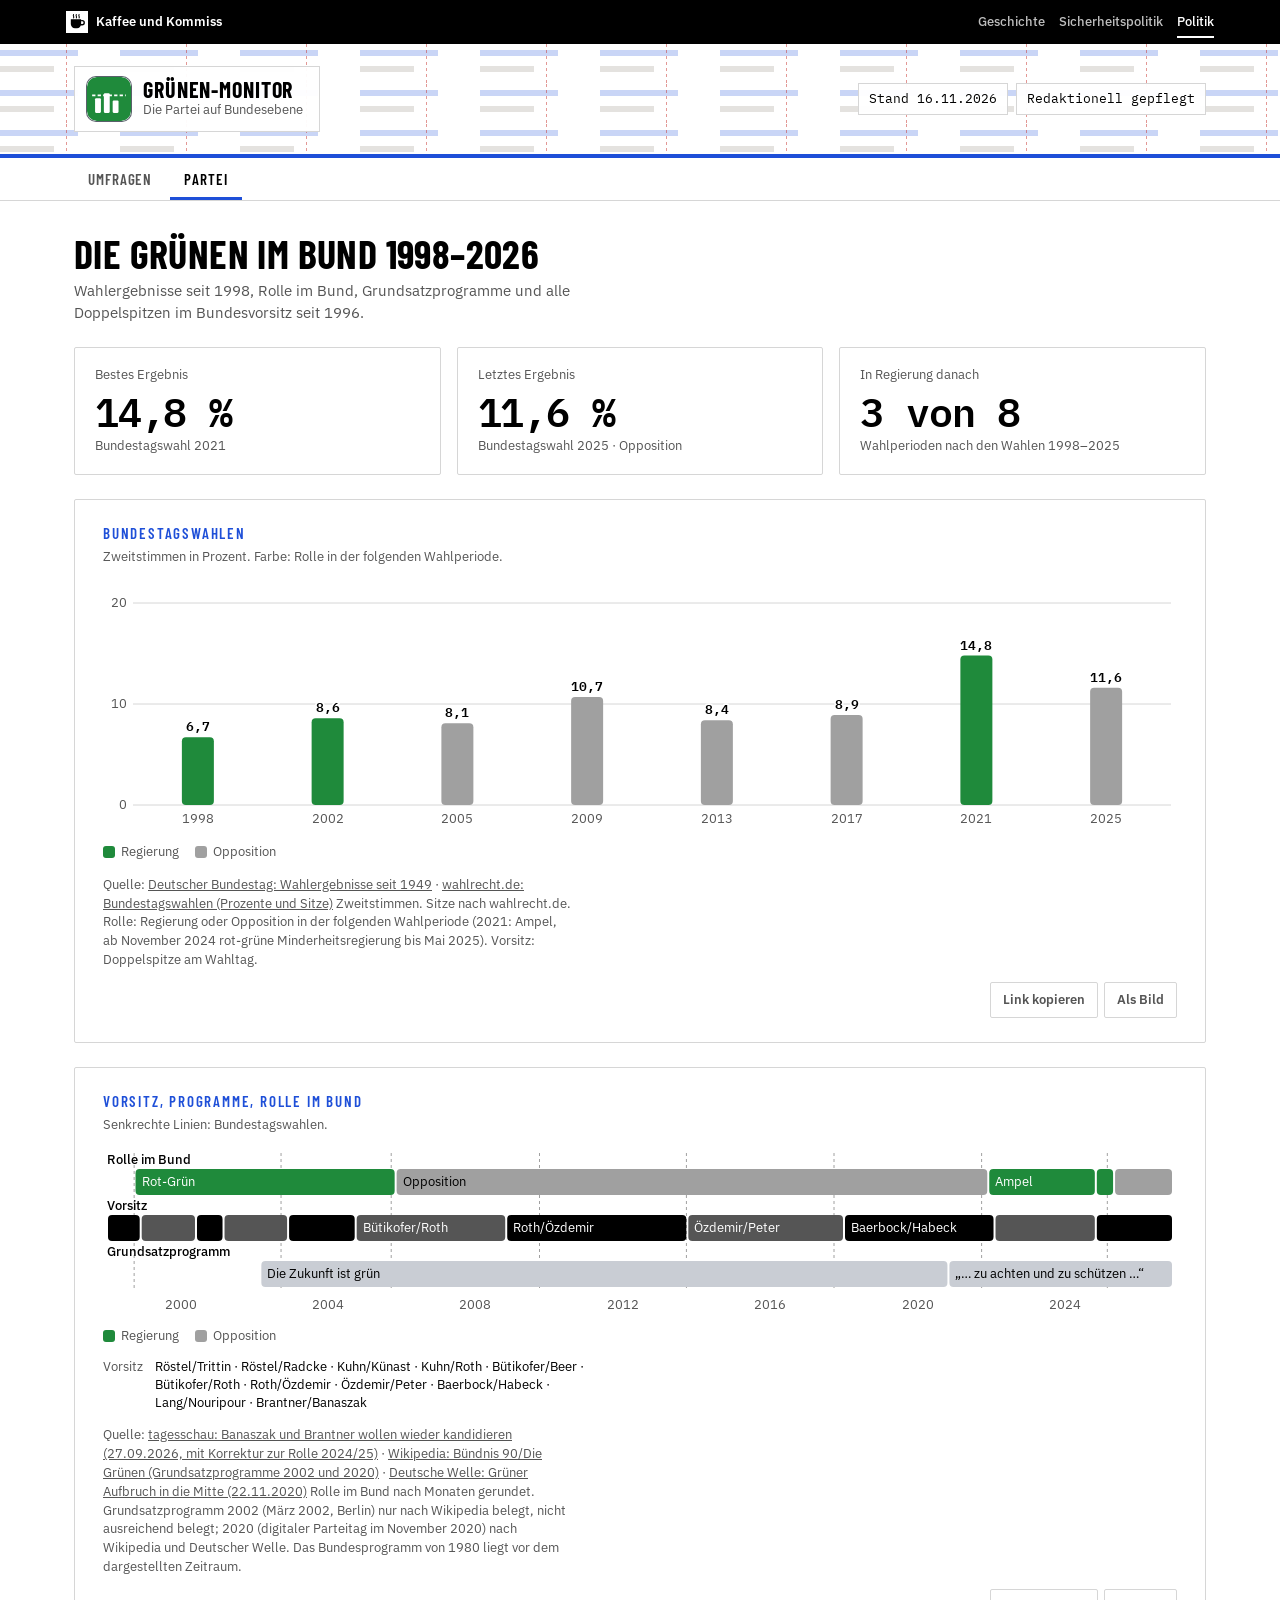
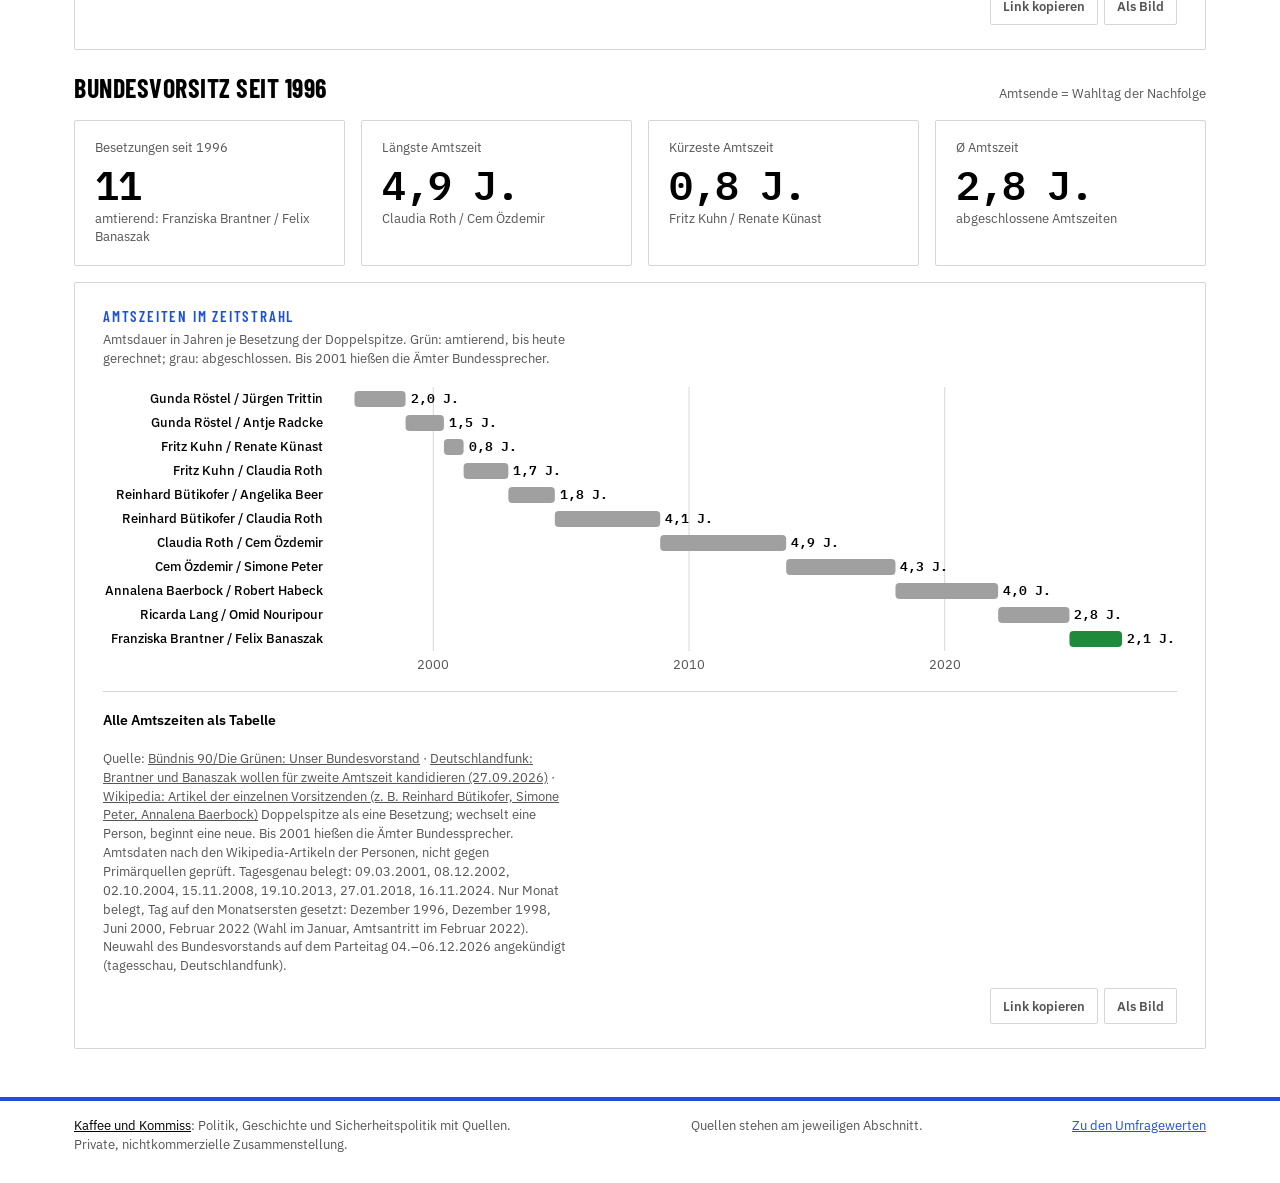
==== partei.html @ b67d6ca9 "Kopfleiste: Geschichte führt zur Geschichte-Übersicht Der Bereichslink „Geschichte“ zeigte noch auf " ====
<!doctype html>
<html lang="de" class="kk-b-poli">
<head>
<meta charset="utf-8">
<meta name="viewport" content="width=device-width, initial-scale=1">
<title>Grünen-Monitor · Partei</title>
<meta name="description" content="Die Grünen auf Bundesebene 1998–2026: Wahlergebnisse, Rolle im Bund, Parteivorsitz und Grundsatzprogramme.">
<link rel="canonical" href="https://kaffeeundkommiss.github.io/gruene-monitor/partei.html">
<!-- Vorschaukarten für Social Media und Blogs. Bilder erzeugt og/make-og.py (Routine, wöchentlich). -->
<meta property="og:type" content="website">
<meta property="og:site_name" content="Grünen-Monitor">
<meta property="og:locale" content="de_DE">
<meta property="og:title" content="Grünen-Monitor · Partei">
<meta property="og:description" content="Die Grünen auf Bundesebene 1998–2026: Wahlergebnisse, Rolle im Bund, Parteivorsitz und Grundsatzprogramme.">
<meta property="og:url" content="https://kaffeeundkommiss.github.io/gruene-monitor/partei.html">
<meta property="og:image" content="https://kaffeeundkommiss.github.io/gruene-monitor/og/partei.png">
<meta property="og:image:width" content="1200">
<meta property="og:image:height" content="630">
<meta property="og:image:alt" content="Balkendiagramm der Bundestagswahlergebnisse der Grünen seit 1998, gefärbt nach Rolle im Bund">
<meta name="twitter:card" content="summary_large_image">
<meta name="twitter:title" content="Grünen-Monitor · Partei">
<meta name="twitter:description" content="Die Grünen auf Bundesebene 1998–2026: Wahlergebnisse, Rolle im Bund, Parteivorsitz und Grundsatzprogramme.">
<meta name="twitter:image" content="https://kaffeeundkommiss.github.io/gruene-monitor/og/partei.png">
<link rel="icon" href="icons/favicon.ico" sizes="32x32">
<link rel="icon" href="icons/favicon.svg" type="image/svg+xml">
<link rel="apple-touch-icon" sizes="180x180" href="icons/apple-touch-icon.png">
<link rel="manifest" href="manifest.webmanifest">
<meta name="theme-color" content="#000000">
<meta name="apple-mobile-web-app-title" content="Grünen-Monitor">
<meta name="apple-mobile-web-app-capable" content="yes">
<link rel="preconnect" href="https://fonts.googleapis.com">
<link rel="preconnect" href="https://fonts.gstatic.com" crossorigin>
<link href="https://fonts.googleapis.com/css2?family=Barlow+Condensed:wght@500;600;700&family=IBM+Plex+Sans:wght@400;500;600;700&family=IBM+Plex+Mono:wght@400;500;600&display=swap" rel="stylesheet">
<link rel="stylesheet" href="basis.css">
<link rel="stylesheet" href="partei.css?v=2">
<link rel="stylesheet" href="bereich.css?v=2">
</head>
<body>
<div class="kk-leiste"><div class="kk-in">
  <a class="kk-haus" href="https://kaffeeundkommiss.github.io/"><img src="kk-tasse.svg" alt="" width="22" height="22"><span>Kaffee und Kommiss</span></a>
  <nav class="kk-bereiche" aria-label="Bereiche"><a href="https://kaffeeundkommiss.github.io/geschichte/">Geschichte</a><a href="https://kaffeeundkommiss.github.io/sicherheitspolitik/"><span class="kk-lang">Sicherheitspolitik</span><span class="kk-kurz">Sicherheit</span></a><a href="https://kaffeeundkommiss.github.io/politik/" aria-current="true">Politik</a></nav>
</div></div>

<header class="top">
  <div class="wrap">
    <div class="marke">
      <img src="icons/icon.svg" width="40" height="40" alt="">
      <div>
        <div class="name">Grünen-Monitor</div>
        <div class="unter">Die Partei auf Bundesebene</div>
      </div>
    </div>
    <div class="badges">
      <span id="stand">Stand wird geladen …</span>
      <span>Redaktionell gepflegt</span>
    </div>
  </div>
</header>
<nav class="seiten" aria-label="Seiten">
  <div class="wrap">
    <a href="index.html">Umfragen</a>
    <a href="partei.html" aria-current="page">Partei</a>
  </div>
</nav>

<main>
  <section class="einleitung">
    <h1>Die Grünen im Bund 1998–2026</h1>
    <p>Wahlergebnisse seit 1998, Rolle im Bund, Grundsatzprogramme und alle Doppelspitzen im Bundesvorsitz seit 1996.</p>
  </section>

  <section class="kennzahlen" id="kennzahlen" aria-label="Kennzahlen"></section>

  <section class="karte diagramm" id="bundestagswahlen" aria-labelledby="wahlen-titel" data-teilen="Bundestagswahlen" data-quelle="Bundeswahlleiterin">
    <h2 id="wahlen-titel">Bundestagswahlen</h2>
    <p class="sub">Zweitstimmen in Prozent. Farbe: Rolle in der folgenden Wahlperiode.</p>
    <div class="chart" id="chart-wahlen"></div>
    <div class="legende" id="legende-wahlen"></div>
    <p class="quelle" data-beleg="wahlen"></p>
  </section>


  <section class="karte diagramm" id="zeitleiste" aria-labelledby="zeit-titel" data-teilen="Vorsitz, Programme, Rolle im Bund" data-quelle="bpb, Bundeswahlleiterin">
    <h2 id="zeit-titel">Vorsitz, Programme, Rolle im Bund</h2>
    <p class="sub">Senkrechte Linien: Bundestagswahlen.</p>
    <div class="chart" id="chart-zeit"></div>
    <div class="legende" id="legende-zeit"></div>
    <dl class="zeit-schluessel" id="schluessel-zeit" hidden></dl>
    <p class="quelle" data-beleg="zeitleiste"></p>
  </section>

  <section class="vorsitz" id="vorsitz" aria-labelledby="vorsitz-titel">
    <div class="kopfzeile">
      <h2 id="vorsitz-titel">Bundesvorsitz seit 1996</h2>
      <span class="hint">Amtsende = Wahltag der Nachfolge</span>
    </div>
    <div class="kennzahlen" id="vorsitz-kennzahlen"></div>
    <div class="karte diagramm" id="vorsitzende" data-teilen="Parteivorsitz" data-quelle="Bündnis 90/Die Grünen, Wikipedia">
      <h2 id="vorsitz-chart-titel">Amtszeiten im Zeitstrahl</h2>
      <p class="sub">Amtsdauer in Jahren je Besetzung der Doppelspitze. Grün: amtierend, bis heute gerechnet; grau: abgeschlossen. Bis 2001 hießen die Ämter Bundessprecher.</p>
      <div class="chart" id="chart-vorsitz"></div>
      <details class="vtab">
        <summary>Alle Amtszeiten als Tabelle</summary>
        <div class="tabelle">
          <table id="tabelle-vorsitz">
            <thead><tr><th class="zahl">Nr.</th><th>Name</th><th>Beginn</th><th>Ende</th><th class="zahl">Jahre</th></tr></thead>
            <tbody></tbody>
          </table>
        </div>
      </details>
      <p class="quelle" data-beleg="vorsitz"></p>
    </div>
  </section>

</main>

<footer>
  <div class="wrap">
    <p class="kk-satz"><a href="https://kaffeeundkommiss.github.io/">Kaffee und Kommiss</a>: Politik, Geschichte und Sicherheitspolitik mit Quellen. Private, nichtkommerzielle Zusammenstellung.</p>
    <span>Quellen stehen am jeweiligen Abschnitt.</span>
    <span><a href="index.html">Zu den Umfragewerten</a></span>
  </div>
</footer>

<!-- ?v= bei jeder Änderung an monitor-utils.js / partei-utils.js hochzählen (Browser-Cache). -->
<script src="monitor-utils.js?v=3"></script>
<script src="partei-utils.js?v=3"></script>
<script src="teilen.js?v=2"></script>
<script src="partei-seite.js?v=3"></script>
</body>
</html>
---- basis.css ----
/* Kaffee und Kommiss: gemeinsames Grundsystem aller Bereiche (Variante B, 08.11.2026).
   Original im Repo kaffeeundkommiss/kaffeeundkommiss.github.io, Kopien in den Bereichs-Repos bitte gleich halten.
   Jeder Bereich setzt nur --kk-akzent, --kk-akzent-hell, --kk-kopf, --kk-muster und --kk-markierung. */
:root{
  --kk-grund:#F3F0E8; --kk-papier:#FFFDF8; --kk-tinte:#23211C; --kk-grau:#625B4E; --kk-linie:#DAD2C2;
  --kk-schild:rgba(255,253,248,.95); --kk-dimm:transparent;
  --kk-leiste:#000000; --kk-leiste-ink:#FFFFFF; --kk-leiste-mute:#BDBDBD;
  --kk-titel:"Barlow Condensed","Arial Narrow",system-ui,sans-serif;
  --kk-text:"IBM Plex Sans",system-ui,-apple-system,"Segoe UI",sans-serif;
  --kk-mono:"IBM Plex Mono",ui-monospace,"SF Mono",Menlo,monospace;
  --kk-max:960px;
  --kk-akzent:#2C281F; --kk-akzent-hell:#EEE6D6; --kk-kopf:#E9E2D3; --kk-muster:none; --kk-markierung:#CBB18C;
}
@media (prefers-color-scheme: dark){
  :root:not([data-theme="light"]){
    --kk-grund:#1D1B16; --kk-papier:#26231C; --kk-tinte:#ECE5D6; --kk-grau:#B3A891; --kk-linie:#3B362B;
    --kk-schild:rgba(38,35,28,.95); --kk-dimm:rgba(20,18,14,.5); --kk-leiste:#000000;
    --kk-akzent:#CBB18C; --kk-akzent-hell:#3A3427; --kk-kopf:#2E2A22;
  }
}
:root[data-theme="dark"]{
  --kk-grund:#1D1B16; --kk-papier:#26231C; --kk-tinte:#ECE5D6; --kk-grau:#B3A891; --kk-linie:#3B362B;
  --kk-schild:rgba(38,35,28,.95); --kk-dimm:rgba(20,18,14,.5); --kk-leiste:#000000;
  --kk-akzent:#CBB18C; --kk-akzent-hell:#3A3427; --kk-kopf:#2E2A22;
}

/* Leiste ganz oben: Rückweg zur Startseite und Wechsel zwischen den Bereichen.
   Seit 10.11.2026 auf allen Seiten fest Schwarz-Weiß (schwarze Tasse auf Weiß), unabhängig von Bereich und Modus. */
.kk-leiste{background:#000;color:#fff;font:500 13px/1.2 var(--kk-text)}
.kk-leiste .kk-in{max-width:var(--kk-max);margin:0 auto;padding:6px max(16px,env(safe-area-inset-right,0px)) 6px max(16px,env(safe-area-inset-left,0px));
  display:flex;align-items:center;justify-content:space-between;gap:12px}
.kk-haus{display:inline-flex;align-items:center;gap:8px;color:inherit;text-decoration:none;font-weight:600;white-space:nowrap;min-height:32px}
.kk-haus img{width:22px;height:22px;flex:none}
.kk-bereiche{display:flex;gap:14px}
.kk-bereiche a{color:#BDBDBD;text-decoration:none;white-space:nowrap;padding:8px 0 6px;border-bottom:2px solid transparent}
.kk-bereiche a:hover{color:#fff}
.kk-bereiche a[aria-current]{color:#fff;border-bottom-color:#fff}
.kk-leiste a:focus-visible{outline:2px solid #fff;outline-offset:2px}
.kk-kurz{display:none}
@media (max-width:520px){ .kk-lang{display:none} .kk-kurz{display:inline} .kk-bereiche{gap:12px} }
@media (max-width:360px){ .kk-haus span{display:none} }

/* Kopfband mit Bereichsmuster und Schild */
.kk-kopf{background:linear-gradient(var(--kk-dimm),var(--kk-dimm)),var(--kk-muster),var(--kk-kopf);border-bottom:4px solid var(--kk-akzent)}
.kk-schild{display:inline-flex;align-items:center;gap:12px;background:var(--kk-schild);padding:10px 16px 10px 12px;border:1px solid var(--kk-linie);color:var(--kk-tinte);text-decoration:none}
.kk-name{font:700 22px/1.05 var(--kk-titel);text-transform:uppercase;letter-spacing:.04em}
.kk-unter{font:400 13px/1.35 var(--kk-text);color:var(--kk-grau)}

/* Fuß */
.kk-fuss{border-top:4px solid var(--kk-akzent);background:var(--kk-papier);color:var(--kk-grau);font:400 13px/1.5 var(--kk-text)}
.kk-fuss .kk-in{max-width:var(--kk-max);margin:0 auto;padding:14px 16px 28px}
.kk-fuss p{margin:4px 0}
.kk-fuss a{color:var(--kk-tinte)}

/* Bereiche: Akzentfarbe, Kopfmuster, Markierung in der Leiste. Klasse am <html>-Element. */
.kk-b-gesch{--kk-akzent:#AD281D;--kk-akzent-hell:#F3DEDA;--kk-kopf:#E4E6E0;--kk-markierung:#E4533F;--kk-muster:url("data:image/svg+xml,%3Csvg xmlns='http://www.w3.org/2000/svg' width='48' height='48'%3E%3Cpath d='M0 .5H48M.5 0V48' stroke='%23AD281D' stroke-opacity='.25'/%3E%3Cpath d='M0 24.5H48M24.5 0V48' stroke='%23787060' stroke-opacity='.14'/%3E%3C/svg%3E")}
.kk-b-sipo{--kk-akzent:#4C5233;--kk-akzent-hell:#E4E5D6;--kk-kopf:#CBB18C;--kk-markierung:#A4AE7A;--kk-muster:url("tarn.svg")}
.kk-b-poli{--kk-akzent:#1E4FD8;--kk-akzent-hell:#E3EAFB;--kk-kopf:#ECEEF3;--kk-markierung:#7C9BF0;--kk-muster:url("data:image/svg+xml,%3Csvg xmlns='http://www.w3.org/2000/svg' width='120' height='40'%3E%3Crect y='6' width='78' height='6' fill='%231E4FD8' fill-opacity='.24'/%3E%3Crect y='22' width='54' height='6' fill='%23787060' fill-opacity='.2'/%3E%3Cpath d='M66.5 0V40' stroke='%23C8322B' stroke-opacity='.5' stroke-dasharray='3 3'/%3E%3C/svg%3E")}
@media (prefers-color-scheme: dark){
  :root.kk-b-gesch:not([data-theme="light"]),:root:not([data-theme="light"]) .kk-b-gesch{--kk-akzent:#E4533F;--kk-akzent-hell:#3D2420;--kk-kopf:#24221D;--kk-markierung:#E4533F}
  :root.kk-b-sipo:not([data-theme="light"]),:root:not([data-theme="light"]) .kk-b-sipo{--kk-akzent:#A4AE7A;--kk-akzent-hell:#2F3324;--kk-kopf:#CBB18C;--kk-markierung:#A4AE7A}
  :root.kk-b-poli:not([data-theme="light"]),:root:not([data-theme="light"]) .kk-b-poli{--kk-akzent:#7C9BF0;--kk-akzent-hell:#1F2740;--kk-kopf:#22242A;--kk-markierung:#7C9BF0}
}
:root[data-theme="dark"].kk-b-gesch,:root[data-theme="dark"] .kk-b-gesch{--kk-akzent:#E4533F;--kk-akzent-hell:#3D2420;--kk-kopf:#24221D;--kk-markierung:#E4533F}
:root[data-theme="dark"].kk-b-sipo,:root[data-theme="dark"] .kk-b-sipo{--kk-akzent:#A4AE7A;--kk-akzent-hell:#2F3324;--kk-kopf:#CBB18C;--kk-markierung:#A4AE7A}
:root[data-theme="dark"].kk-b-poli,:root[data-theme="dark"] .kk-b-poli{--kk-akzent:#7C9BF0;--kk-akzent-hell:#1F2740;--kk-kopf:#22242A;--kk-markierung:#7C9BF0}

/* Lesefluss: Zeilenlänge für Fließtext begrenzen. 36em ergibt etwa 70–75 Zeichen je Zeile (Startwert).
   :where() hat keine Spezifität, seiteneigene max-width-Regeln gehen daher immer vor. */
:where(p,dd){max-width:36em}
:where(.srcs,.srclist)>li{max-width:40em}
/* Kurze Übergänge für Links und Schaltflächen, abgeschaltet bei „Bewegung reduzieren“ */
:where(a,button,summary){transition:color .15s ease,background-color .15s ease,border-color .15s ease,text-decoration-color .15s ease,opacity .15s ease}
@media (prefers-reduced-motion:reduce){:where(a,button,summary){transition:none}}
---- partei.css ----
/* Gestaltung von partei.html. */
  /* Farben und Schrift wie index.html. Rollen: Regierung = --partei, Opposition = --opp,
     nicht im Bundestag = --huerde. */
  :root{
    --bg:#F5F6F2; --paper:#FFFFFF; --ink:#171A21; --mute:#5E6470; --line:#E3E5DE;
    --rail:#EEF0EA; --hair:#F0F1EC;
    --ueber:#1E4FD8; --partei:#1F8A3B; --huerde:#7A1E14; --opp:#A0A0A0;
    --body:"IBM Plex Sans",system-ui,sans-serif;
    --mono:"IBM Plex Mono",ui-monospace,monospace;
    --max:1180px; --r:14px;
  }
  *{box-sizing:border-box}
  html{-webkit-text-size-adjust:100%}
  body{margin:0;background:var(--bg);color:var(--ink);font-family:var(--body);font-size:15px;line-height:1.45}
  a{color:var(--ueber)} a:hover{color:#163BA3}
  .wrap{max-width:var(--max);margin:0 auto;padding:0 24px}
  h2{margin:0;font-size:22px;font-weight:700;letter-spacing:-.01em}

  /* ---------- Kopf (wie index.html) ---------- */
  header.top{background:var(--ink);color:#F5F6F2}
  header.top .wrap{display:flex;flex-wrap:wrap;align-items:center;justify-content:space-between;gap:16px;padding-top:18px;padding-bottom:18px}
  .marke{display:flex;align-items:center;gap:14px}
  .marke img{width:40px;height:40px;display:block;border-radius:9px;box-shadow:0 0 0 1px #5A606B}
  .marke .name{font-weight:700;font-size:20px;letter-spacing:-.01em}
  .marke .unter{font-size:13px;color:#B9BDC6}
  .badges{display:flex;flex-wrap:wrap;gap:8px;font-family:var(--mono);font-size:13px}
  .badges span{padding:6px 10px;border:1px solid #3A3F4B;border-radius:6px;white-space:nowrap}
  nav.seiten{background:var(--ink);border-top:1px solid #2A2E38}
  nav.seiten .wrap{display:flex;gap:4px}
  nav.seiten a{color:#B9BDC6;text-decoration:none;font-weight:600;font-size:14px;padding:12px 14px;border-bottom:3px solid transparent}
  nav.seiten a:hover{color:#F5F6F2}
  nav.seiten a[aria-current="page"]{color:#F5F6F2;border-bottom-color:#F5F6F2}
  nav.seiten a:focus-visible{outline:2px solid #F5F6F2;outline-offset:-2px}

  main{max-width:var(--max);margin:0 auto;padding:32px 24px 8px;display:flex;flex-direction:column;gap:24px}
  .karte{background:var(--paper);border:1px solid var(--line);border-radius:var(--r)}
  .einleitung h1{margin:0;font-size:28px;font-weight:700;letter-spacing:-.015em}
  .einleitung p{margin:6px 0 0;color:var(--mute);max-width:36em}

  .kennzahlen{display:grid;grid-template-columns:repeat(auto-fit,minmax(200px,1fr));gap:16px}
  .kennzahlen .karte{padding:18px 20px}
  .kennzahlen .lbl{font-size:13px;color:var(--mute)}
  .kennzahlen .num{font-family:var(--mono);font-weight:600;font-size:40px;letter-spacing:-.03em;line-height:1.1;margin-top:4px}
  .kennzahlen .num.rot{color:var(--huerde)}
  .kennzahlen .sub{font-size:13px;color:var(--mute);margin-top:4px}

  .diagramm{padding:24px 28px;min-width:0}
  .diagramm h2{font-size:15px;font-weight:600;text-transform:uppercase;letter-spacing:.06em;color:var(--mute)}
  .diagramm .sub{margin:6px 0 14px;font-size:13px;color:var(--mute);max-width:36em}
  .chart{position:relative;min-height:240px}
  .chart svg{display:block;width:100%;height:auto;overflow:visible}
  .chart text{font-family:var(--body);font-size:13px;fill:var(--mute)}
  .chart text.stark{fill:var(--ink);font-weight:500}
  .chart text.wert{font-family:var(--mono);font-weight:600;fill:var(--ink)}
  /* Werte über Linien freistellen, wie .fv-frei auf der Umfrageseite */
  .chart text.frei{paint-order:stroke fill;stroke:var(--paper);stroke-width:3.5px;stroke-linejoin:round}
  .legende{display:flex;flex-wrap:wrap;gap:6px 16px;margin-top:12px;font-size:13px;color:var(--mute)}
  .legende span{display:inline-flex;align-items:center;gap:6px}
  .legende i{width:12px;height:12px;border-radius:3px;display:inline-block}

  #chart-zeit{min-height:0}
  /* Schlüssel unter der Zeitleiste: nennt, was in zu schmalen Balken nicht beschriftet ist */
  .zeit-schluessel{margin:12px 0 0;display:grid;grid-template-columns:auto 1fr;gap:4px 12px;font-size:13px;line-height:1.4}
  .zeit-schluessel dt{color:var(--mute)}
  .zeit-schluessel dd{margin:0}

  .tip{position:absolute;pointer-events:none;display:none;z-index:2;max-width:280px;
    background:var(--paper);border:1px solid var(--line);border-radius:8px;
    padding:8px 10px;font-size:13px;line-height:1.45;box-shadow:0 4px 14px rgba(23,26,33,.16)}
  .tip .k{font-family:var(--mono);color:var(--mute);margin-bottom:2px}
  .tip .m{font-weight:600}

  .kopfzeile{display:flex;justify-content:space-between;align-items:baseline;flex-wrap:wrap;gap:8px}
  .kopfzeile .hint{font-size:13px;color:var(--mute)}
  .vorsitz{display:flex;flex-direction:column;gap:16px}
  details.vtab{margin-top:16px;border-top:1px solid var(--line);padding-top:12px}
  details.vtab>summary{cursor:pointer;font-size:14px;font-weight:600;min-height:32px;display:flex;align-items:center}
  details.vtab>summary:focus-visible{outline:2px solid var(--ueber);outline-offset:2px}
  .tabelle{overflow-x:auto;margin-top:8px}
  .tabelle table{width:100%;border-collapse:collapse;font-size:14px;min-width:420px}
  .tabelle th{text-align:left;padding:8px 12px;font-size:13px;font-weight:600;text-transform:uppercase;letter-spacing:.05em;color:var(--mute)}
  .tabelle td{padding:8px 12px;border-top:1px solid var(--hair)}
  .tabelle td.zahl,.tabelle th.zahl{text-align:right;font-family:var(--mono)}
  .tabelle td.datum{font-family:var(--mono);color:var(--mute)}
  .tabelle tr.laufend td{font-weight:600}
  .quelle{margin:14px 0 0;font-size:13px;color:var(--mute)}
  .quelle a{color:var(--mute)}
  .fehler{padding:20px;font-size:14px;color:#8A1C12;background:#FDECEA;border-radius:var(--r)}

  footer{margin-top:40px}
  footer .wrap{border-top:1px solid var(--line);padding:20px 0 48px;display:flex;flex-wrap:wrap;justify-content:space-between;gap:12px;font-size:13px;color:var(--mute)}

  @media(max-width:599px){
    .wrap,main{padding-left:16px;padding-right:16px}
    main{padding-top:20px}
    .einleitung h1{font-size:24px}
    .diagramm{padding:18px 16px}
    .kennzahlen{grid-template-columns:repeat(2,minmax(0,1fr));gap:10px}
    .kennzahlen .karte{padding:14px}
    .kennzahlen .num{font-size:26px}
    .zeit-schluessel{grid-template-columns:1fr;gap:0}
    .zeit-schluessel dd{margin-bottom:8px}
  }
---- bereich.css ----
/* Bereichsnote Politik im Grundsystem Kaffee und Kommiss (basis.css): Blau, Umfragebalken im Kopfband, gelbes Signet.
   Schwarz, Weiß und neutrale Grautöne ohne Farbstich (17.11.2026); Farbe tragen nur Daten, Akzent und Signet.
   Überschreibt Grundfarben, Kopf, Navigation, Fuß und Ecken von index.html und partei.html.
   Die Seite hat keinen Dunkelmodus, deshalb bleibt auch das Grundsystem hell. */
:root.kk-b-poli { --kk-max: 1180px;
  --bg: #FFFFFF; --paper: #FFFFFF; --ink: #000000; --mute: #555555; --line: #D6D6D6; --rail: #ECECEC; --hair: #EEEEEE;
  --keine-bg: #EEEEEE; --keine-fg: #555555; --r: 2px;
  /* weiß wie Startseite und Politik-Übersicht (10.11.2026) */
  --kk-grund: #FFFFFF; --kk-papier: #FFFFFF; --kk-tinte: #000000; --kk-grau: #555555; --kk-linie: #D6D6D6;
  --kk-schild: rgba(255,255,255,.96); --kk-kopf: #FFFFFF }
@media (prefers-color-scheme: dark) { :root.kk-b-poli:not([data-theme="light"]) {
  --kk-grund: #FFFFFF; --kk-papier: #FFFFFF; --kk-tinte: #000000; --kk-grau: #555555; --kk-linie: #D6D6D6;
  --kk-schild: rgba(255,255,255,.96); --kk-dimm: transparent; --kk-leiste: #000000;
  --kk-akzent: #1E4FD8; --kk-akzent-hell: #E3EAFB; --kk-kopf: #FFFFFF; --kk-markierung: #7C9BF0; color-scheme: light } }

/* Kopf: Kopfband mit Umfragebalken statt dunklem Balken */
.kk-b-poli header.top { background: linear-gradient(var(--kk-dimm), var(--kk-dimm)), var(--kk-muster), var(--kk-kopf);
  color: var(--kk-tinte); border-bottom: 4px solid var(--kk-akzent) }
.kk-b-poli header.top .wrap { padding-top: 22px; padding-bottom: 22px }
.kk-b-poli .marke { background: var(--kk-schild); border: 1px solid var(--kk-linie); padding: 10px 16px 10px 12px; gap: 12px }
.kk-b-poli .marke img { width: 44px; height: 44px }
.kk-b-poli .marke .name { font: 700 22px/1.05 var(--kk-titel); text-transform: uppercase; letter-spacing: .04em }
.kk-b-poli .marke .unter { color: var(--kk-grau) }
.kk-b-poli .badges span { background: var(--kk-schild); border-color: var(--kk-linie); border-radius: 0 }
.kk-b-poli .badge-knopf { background: var(--kk-schild); border-color: var(--kk-akzent); color: var(--kk-akzent); border-radius: 0 }
.kk-b-poli .badge-knopf:hover { background: var(--kk-akzent); color: #fff }

/* Seitennavigation wie in den anderen Bereichen: helle Leiste, Versalien, Akzentstrich */
.kk-b-poli nav.seiten { background: var(--paper); border-top: 0; border-bottom: 1px solid var(--line) }
.kk-b-poli nav.seiten a { color: var(--mute); font: 600 15px/1.2 var(--kk-titel); text-transform: uppercase; letter-spacing: .06em; padding: 12px 14px 9px }
.kk-b-poli nav.seiten a:hover { color: var(--ink) }
.kk-b-poli nav.seiten a[aria-current="page"] { color: var(--ink); border-bottom-color: var(--kk-akzent) }
.kk-b-poli nav.seiten a:focus-visible { outline-color: var(--kk-akzent) }

/* Überschriften in der Titelschrift */
.kk-b-poli main h2 { font: 700 26px/1.1 var(--kk-titel); text-transform: uppercase; letter-spacing: .02em }
.kk-b-poli .einleitung h1 { font: 700 clamp(30px, 5vw, 40px)/1.02 var(--kk-titel); text-transform: uppercase; letter-spacing: .01em }
.kk-b-poli .ueberschrift, .kk-b-poli .diagramm h2 { font: 600 15px/1.2 var(--kk-titel); letter-spacing: .12em; text-transform: uppercase; color: var(--kk-akzent) }

/* Eckige Formen wie im Grundsystem */
.kk-b-poli .karte, .kk-b-poli .kennzahlen > div, .kk-b-poli .chip, .kk-b-poli .momentaufnahme,
.kk-b-poli details.insts > summary, .kk-b-poli button, .kk-b-poli .kachel { border-radius: 2px }

/* Fuß: gemeinsamer Abschluss mit Akzentlinie */
.kk-b-poli footer { margin-top: 40px; background: var(--paper); border-top: 4px solid var(--kk-akzent) }
.kk-b-poli footer .wrap { border-top: 0; padding: 16px 24px 28px }
.kk-b-poli footer .kk-satz { flex-basis: 100%; margin: 0; color: var(--mute) }
.kk-b-poli footer .kk-satz a { color: var(--ink) }
@media (max-width: 599px) { .kk-b-poli footer .wrap { padding-left: 16px; padding-right: 16px } }
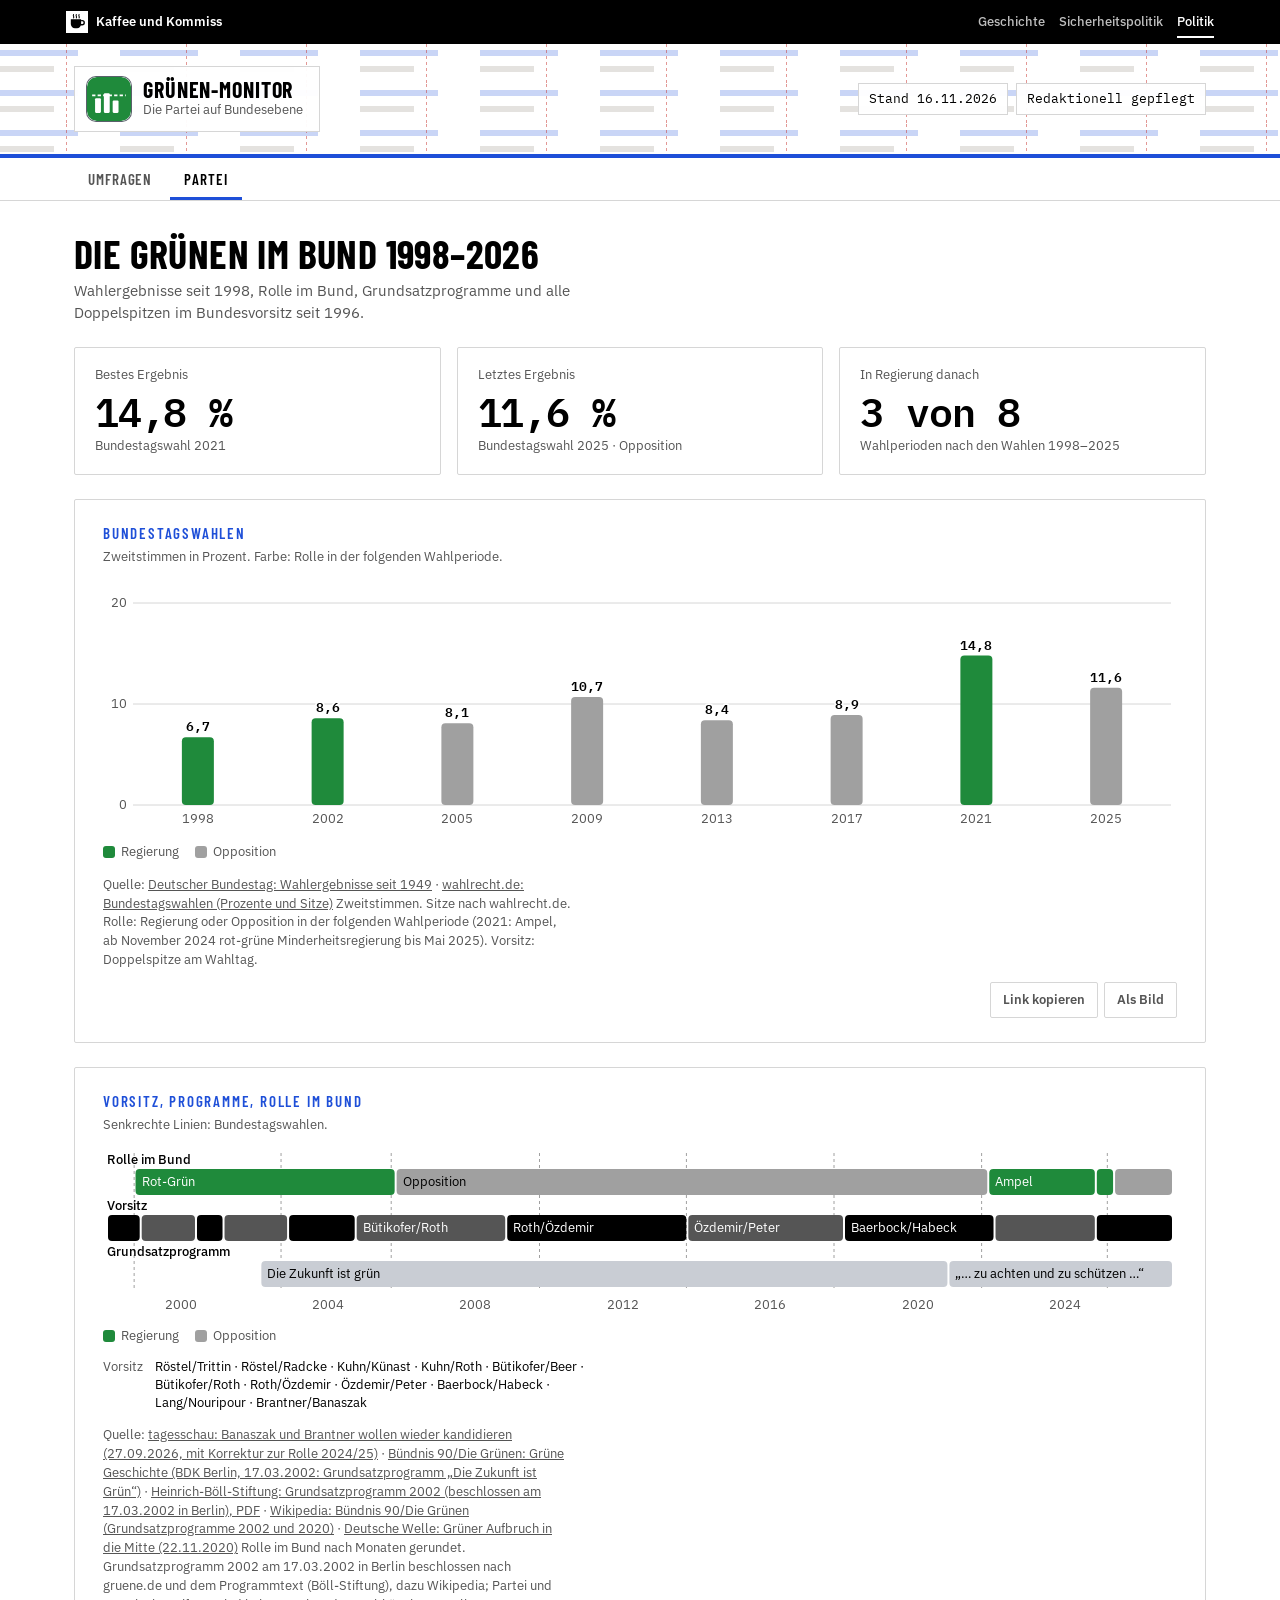
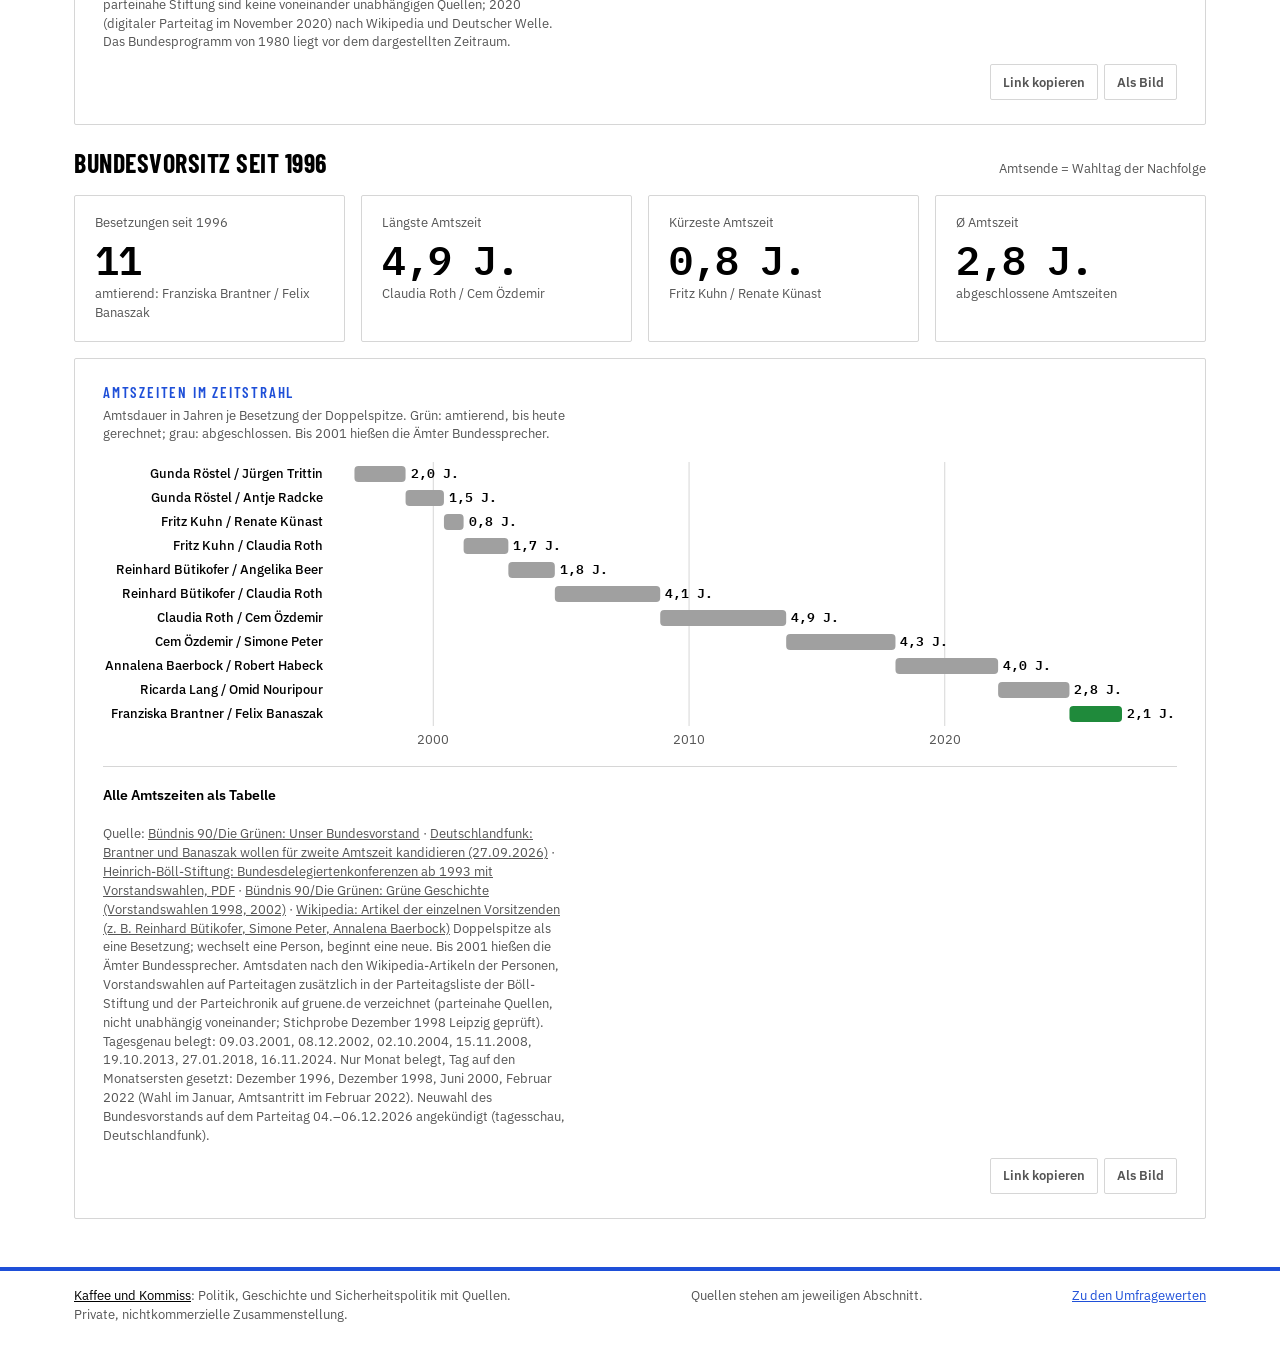
==== commit e5784b87: "Grundsatzprogramm 2002 und Vorsitz mit Parteiquellen belegt Co-Authored-By: Claude Opus 5.5 <noreply" ====
--- a/partei.html
+++ b/partei.html
@@ -95,7 +95,7 @@
       <span class="hint">Amtsende = Wahltag der Nachfolge</span>
     </div>
     <div class="kennzahlen" id="vorsitz-kennzahlen"></div>
-    <div class="karte diagramm" id="vorsitzende" data-teilen="Parteivorsitz" data-quelle="Bündnis 90/Die Grünen, Wikipedia">
+    <div class="karte diagramm" id="vorsitzende" data-teilen="Parteivorsitz" data-quelle="Bündnis 90/Die Grünen, Heinrich-Böll-Stiftung, Wikipedia">
       <h2 id="vorsitz-chart-titel">Amtszeiten im Zeitstrahl</h2>
       <p class="sub">Amtsdauer in Jahren je Besetzung der Doppelspitze. Grün: amtierend, bis heute gerechnet; grau: abgeschlossen. Bis 2001 hießen die Ämter Bundessprecher.</p>
       <div class="chart" id="chart-vorsitz"></div>
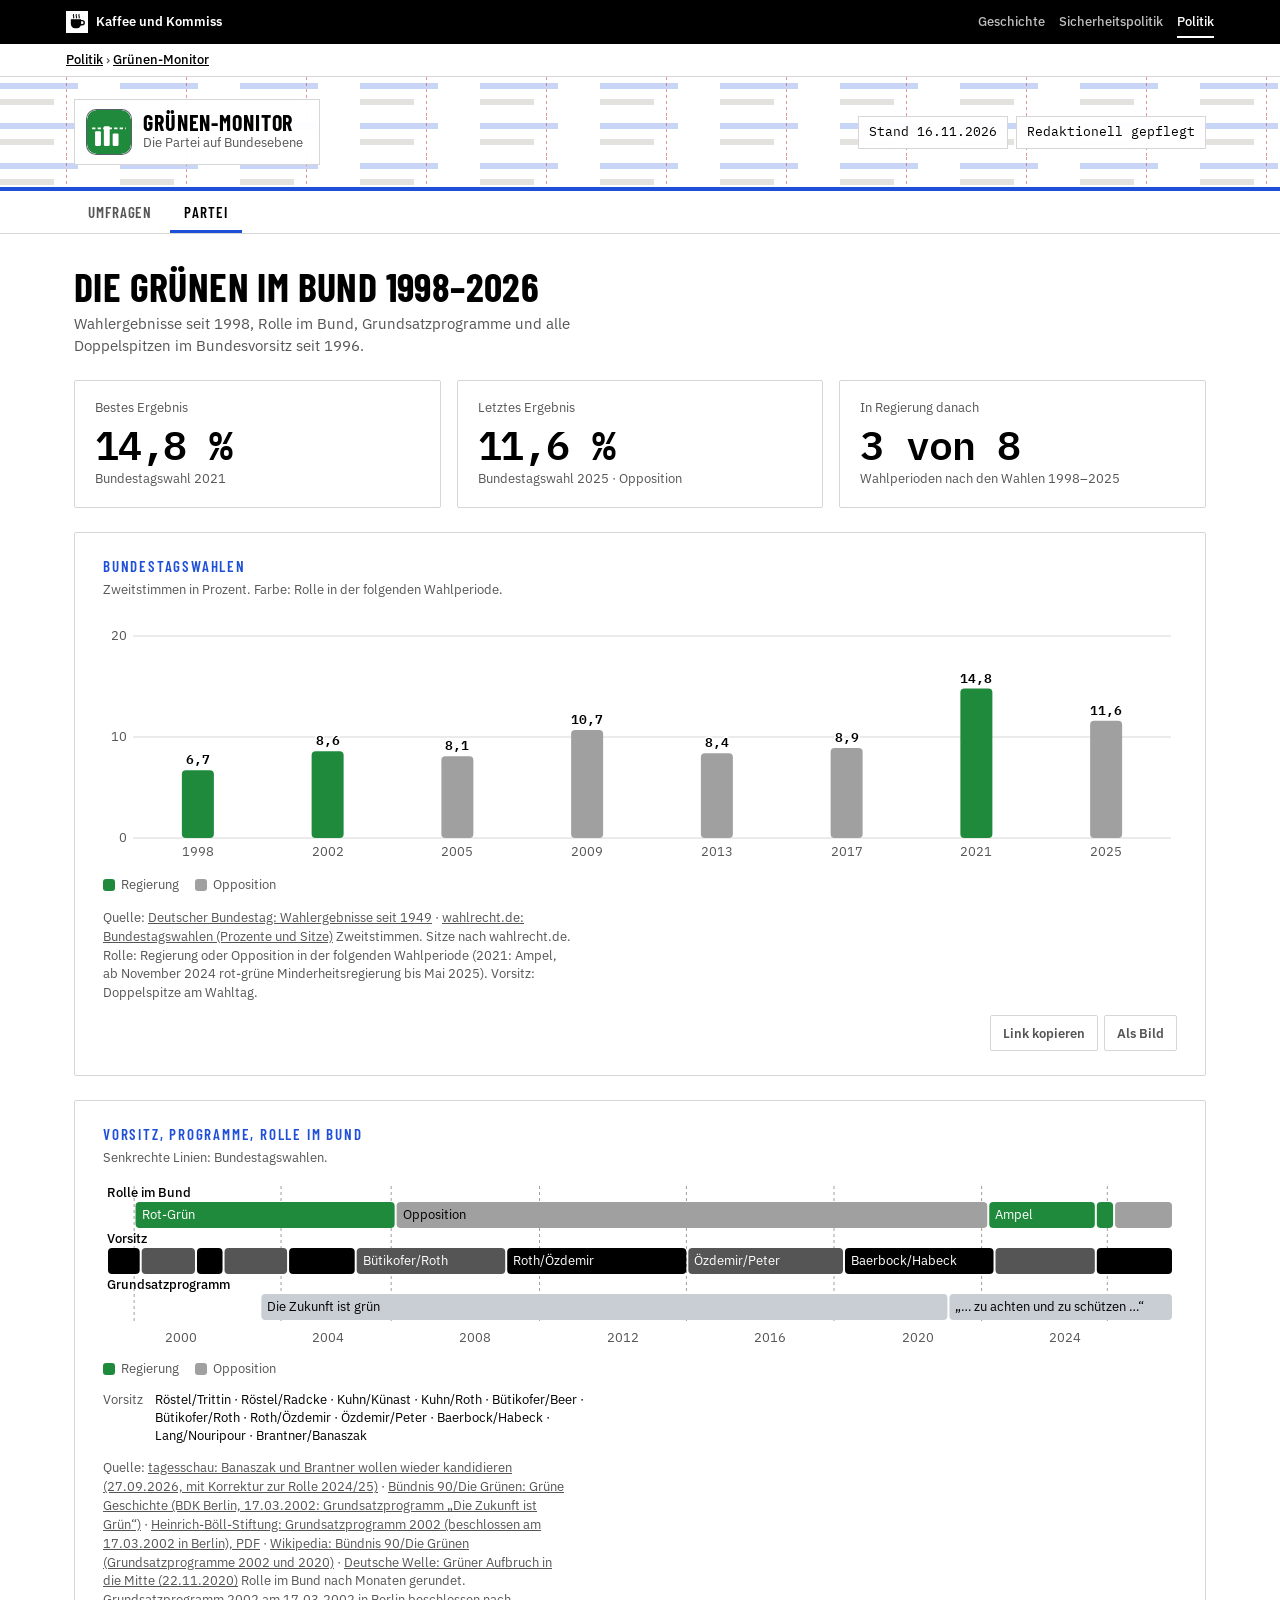
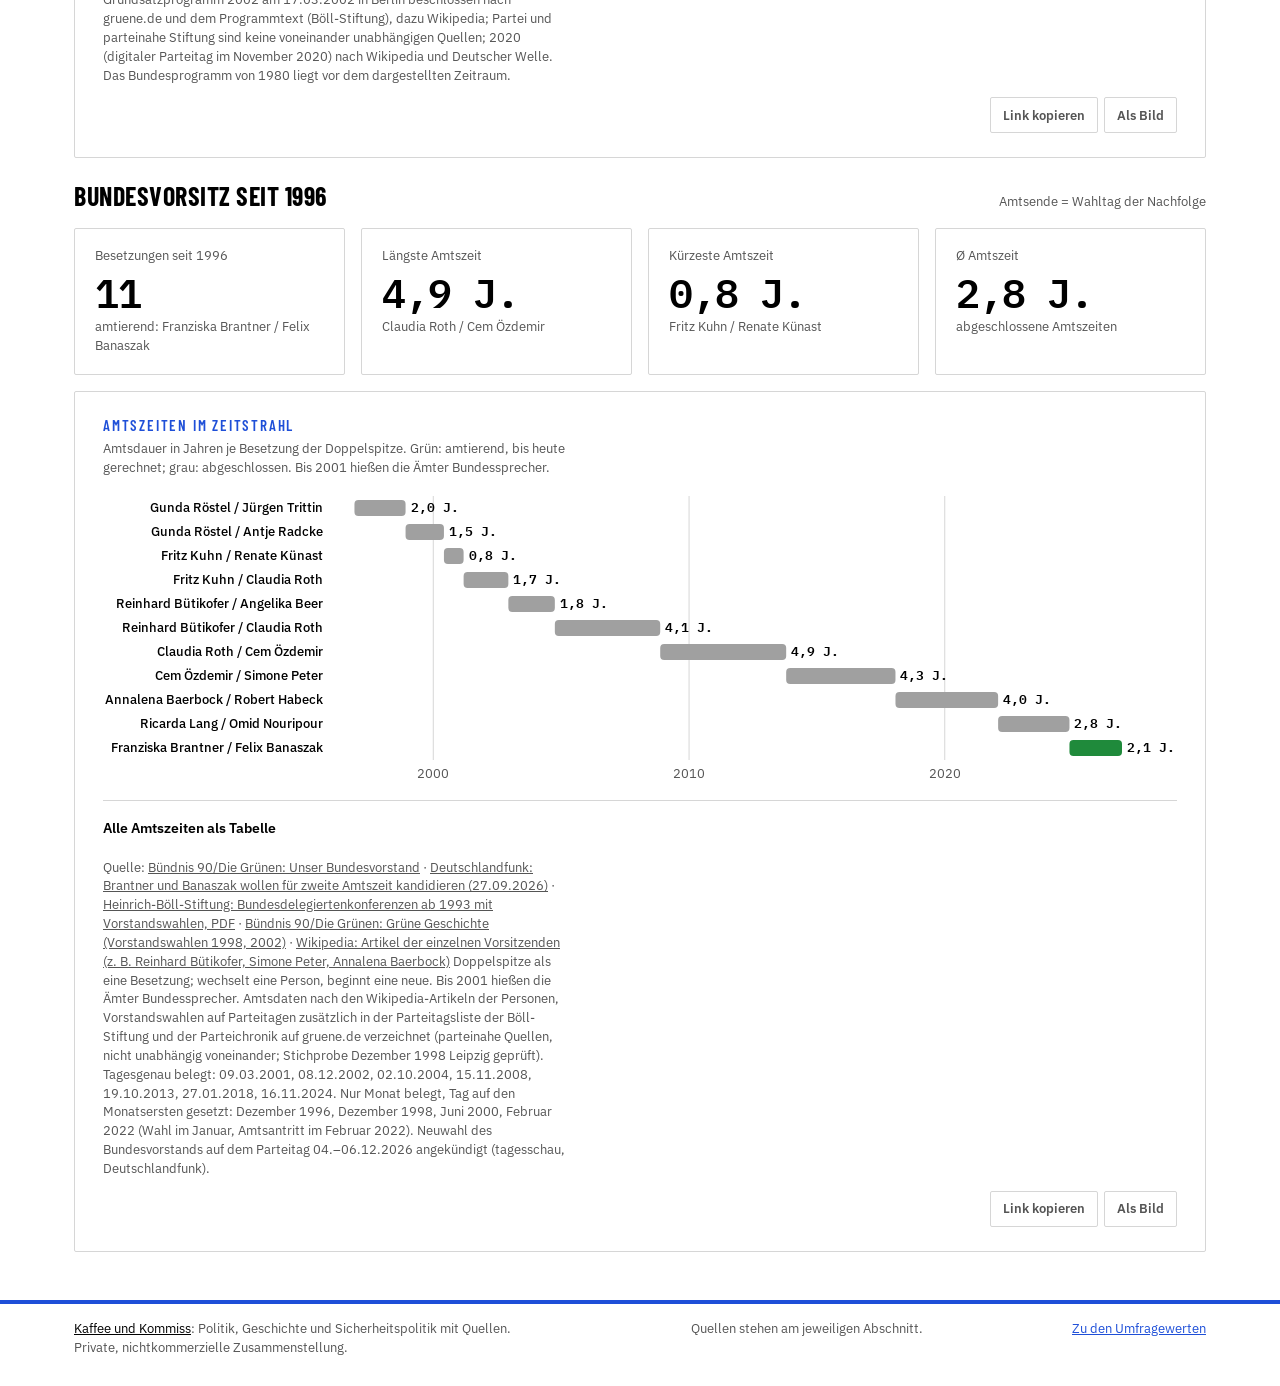
==== commit c6f44295: "Layoutprüfung: Barrierefreiheit und einheitlicher Seitenaufbau Co-Authored-By: Claude Opus 5.5 <nore" ====
--- a/partei.html
+++ b/partei.html
@@ -41,6 +41,7 @@
   <nav class="kk-bereiche" aria-label="Bereiche"><a href="https://kaffeeundkommiss.github.io/geschichte/">Geschichte</a><a href="https://kaffeeundkommiss.github.io/sicherheitspolitik/"><span class="kk-lang">Sicherheitspolitik</span><span class="kk-kurz">Sicherheit</span></a><a href="https://kaffeeundkommiss.github.io/politik/" aria-current="true">Politik</a></nav>
 </div></div>
 
+<nav class="kk-pfad" aria-label="Pfad"><div class="kk-in"><a href="https://kaffeeundkommiss.github.io/politik/">Politik</a> › <a href="index.html">Grünen-Monitor</a></div></nav>
 <header class="top">
   <div class="wrap">
     <div class="marke">
--- a/basis.css
+++ b/basis.css
@@ -72,3 +72,9 @@
 /* Kurze Übergänge für Links und Schaltflächen, abgeschaltet bei „Bewegung reduzieren“ */
 :where(a,button,summary){transition:color .15s ease,background-color .15s ease,border-color .15s ease,text-decoration-color .15s ease,opacity .15s ease}
 @media (prefers-reduced-motion:reduce){:where(a,button,summary){transition:none}}
+
+/* Pfad zur Themenübersicht unter der Leiste */
+.kk-pfad{background:var(--kk-papier);border-bottom:1px solid var(--kk-linie);font:500 13px/1.4 var(--kk-text);color:var(--kk-grau)}
+.kk-pfad .kk-in{max-width:var(--kk-max);margin:0 auto;padding:7px max(16px,env(safe-area-inset-right,0px)) 7px max(16px,env(safe-area-inset-left,0px))}
+.kk-pfad a{color:var(--kk-tinte)}
+.kk-pfad [aria-current]{color:var(--kk-grau)}
--- a/bereich.css
+++ b/bereich.css
@@ -47,3 +47,6 @@
 .kk-b-poli footer .kk-satz { flex-basis: 100%; margin: 0; color: var(--mute) }
 .kk-b-poli footer .kk-satz a { color: var(--ink) }
 @media (max-width: 599px) { .kk-b-poli footer .wrap { padding-left: 16px; padding-right: 16px } }
+
+/* Monitorname ist auf der Umfrageseite die Hauptüberschrift (h1) */
+.marke h1.name { margin: 0 }
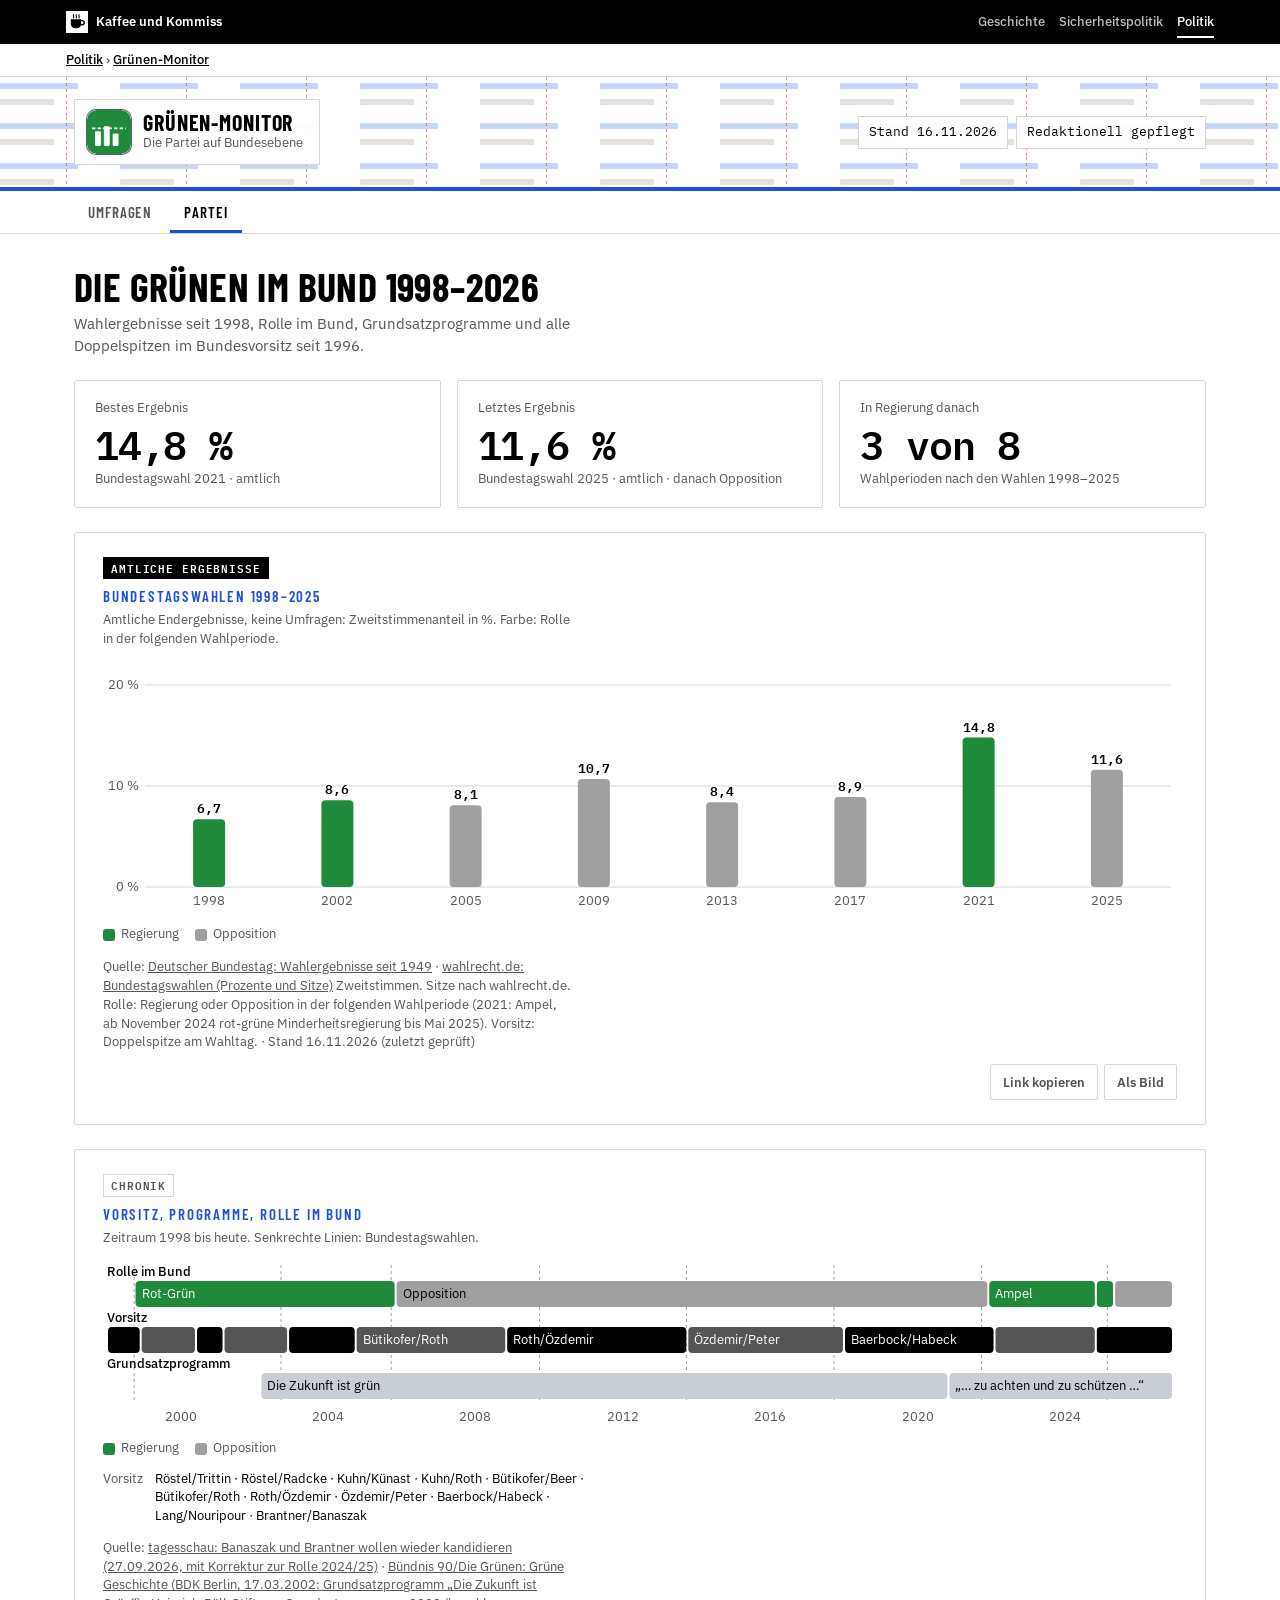
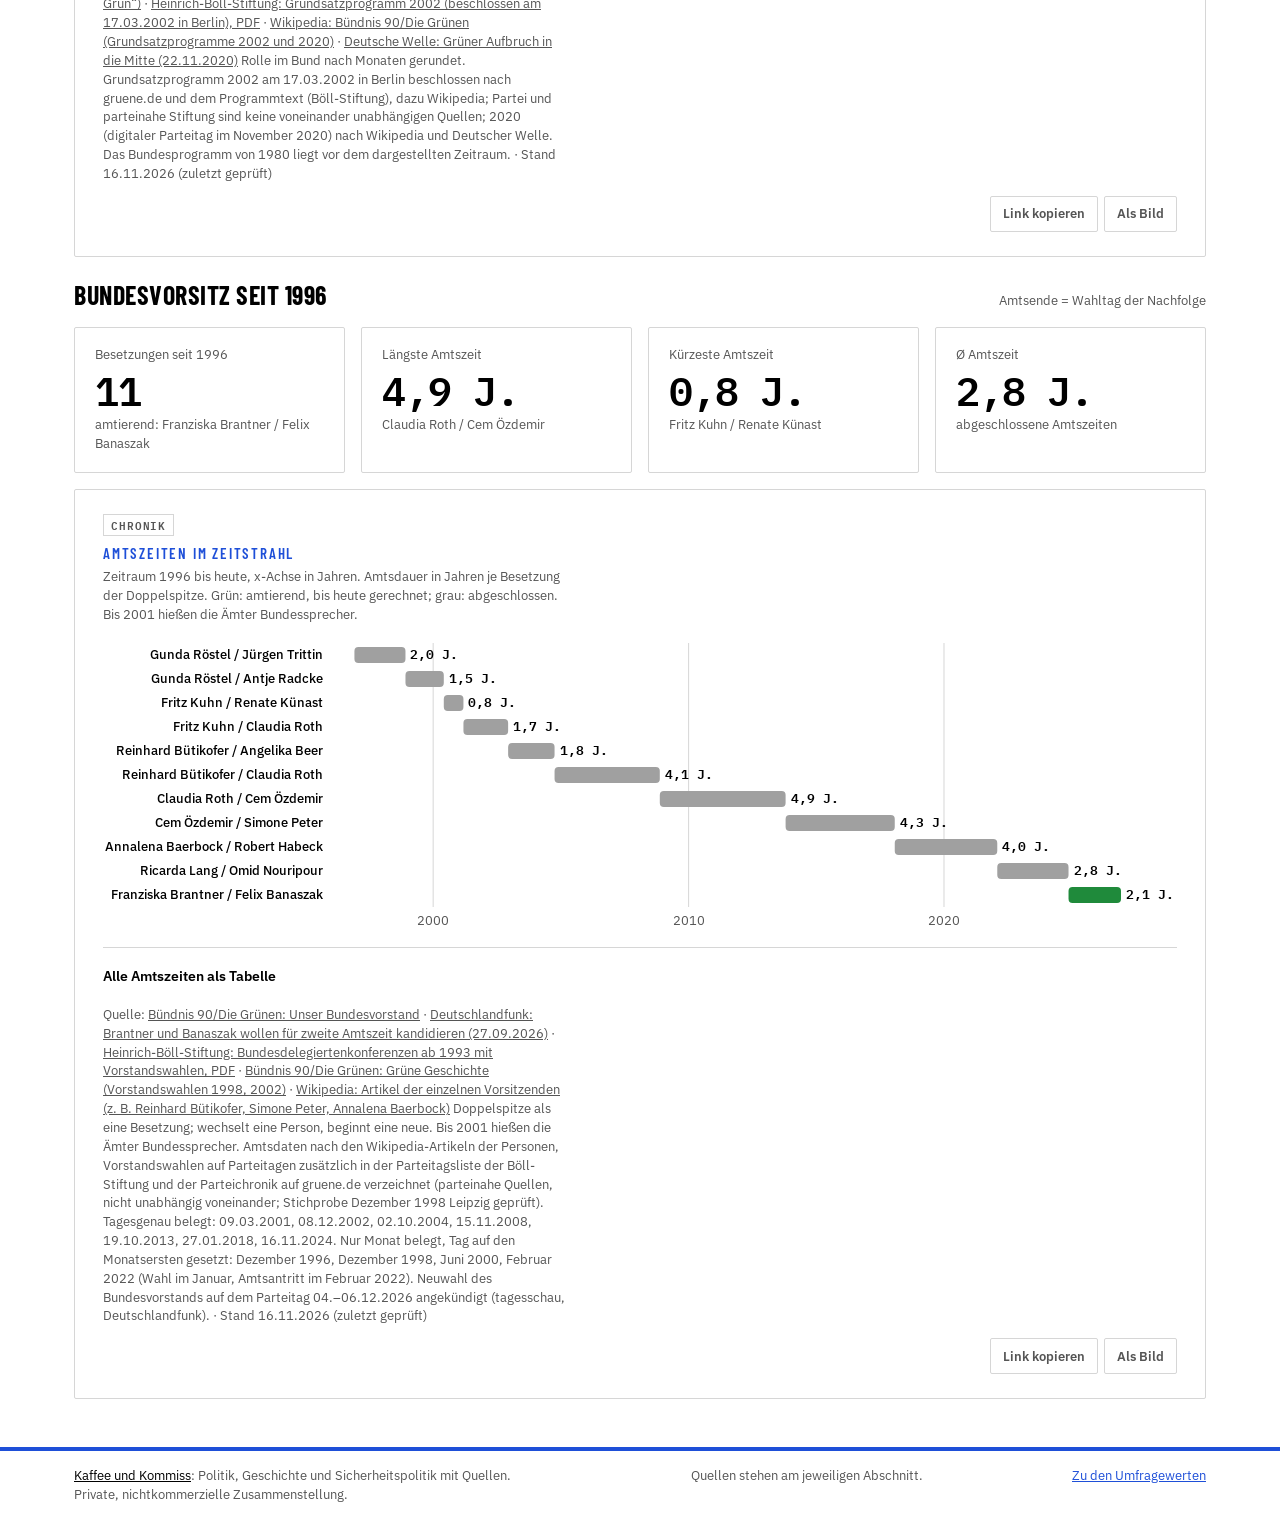
==== commit 6e289e94: "Diagramme eindeutig beschriften: Umfrage, amtliches Ergebnis, Chronik Kennzeichen je Diagramm, Einhe" ====
--- a/partei.html
+++ b/partei.html
@@ -33,7 +33,7 @@
 <link href="https://fonts.googleapis.com/css2?family=Barlow+Condensed:wght@500;600;700&family=IBM+Plex+Sans:wght@400;500;600;700&family=IBM+Plex+Mono:wght@400;500;600&display=swap" rel="stylesheet">
 <link rel="stylesheet" href="basis.css">
 <link rel="stylesheet" href="partei.css?v=2">
-<link rel="stylesheet" href="bereich.css?v=2">
+<link rel="stylesheet" href="bereich.css?v=3">
 </head>
 <body>
 <div class="kk-leiste"><div class="kk-in">
@@ -73,8 +73,9 @@
   <section class="kennzahlen" id="kennzahlen" aria-label="Kennzahlen"></section>
 
   <section class="karte diagramm" id="bundestagswahlen" aria-labelledby="wahlen-titel" data-teilen="Bundestagswahlen" data-quelle="Bundeswahlleiterin">
+    <span class="art amtlich">Amtliche Ergebnisse</span>
     <h2 id="wahlen-titel">Bundestagswahlen</h2>
-    <p class="sub">Zweitstimmen in Prozent. Farbe: Rolle in der folgenden Wahlperiode.</p>
+    <p class="sub">Amtliche Endergebnisse, keine Umfragen: Zweitstimmenanteil in %. Farbe: Rolle in der folgenden Wahlperiode.</p>
     <div class="chart" id="chart-wahlen"></div>
     <div class="legende" id="legende-wahlen"></div>
     <p class="quelle" data-beleg="wahlen"></p>
@@ -82,8 +83,9 @@
 
 
   <section class="karte diagramm" id="zeitleiste" aria-labelledby="zeit-titel" data-teilen="Vorsitz, Programme, Rolle im Bund" data-quelle="bpb, Bundeswahlleiterin">
+    <span class="art chronik">Chronik</span>
     <h2 id="zeit-titel">Vorsitz, Programme, Rolle im Bund</h2>
-    <p class="sub">Senkrechte Linien: Bundestagswahlen.</p>
+    <p class="sub"><span id="zeit-zeitraum"></span>Senkrechte Linien: Bundestagswahlen.</p>
     <div class="chart" id="chart-zeit"></div>
     <div class="legende" id="legende-zeit"></div>
     <dl class="zeit-schluessel" id="schluessel-zeit" hidden></dl>
@@ -97,8 +99,9 @@
     </div>
     <div class="kennzahlen" id="vorsitz-kennzahlen"></div>
     <div class="karte diagramm" id="vorsitzende" data-teilen="Parteivorsitz" data-quelle="Bündnis 90/Die Grünen, Heinrich-Böll-Stiftung, Wikipedia">
+      <span class="art chronik">Chronik</span>
       <h2 id="vorsitz-chart-titel">Amtszeiten im Zeitstrahl</h2>
-      <p class="sub">Amtsdauer in Jahren je Besetzung der Doppelspitze. Grün: amtierend, bis heute gerechnet; grau: abgeschlossen. Bis 2001 hießen die Ämter Bundessprecher.</p>
+      <p class="sub"><span id="vorsitz-zeitraum"></span>Amtsdauer in Jahren je Besetzung der Doppelspitze. Grün: amtierend, bis heute gerechnet; grau: abgeschlossen. Bis 2001 hießen die Ämter Bundessprecher.</p>
       <div class="chart" id="chart-vorsitz"></div>
       <details class="vtab">
         <summary>Alle Amtszeiten als Tabelle</summary>
--- a/basis.css
+++ b/basis.css
@@ -45,6 +45,13 @@
 .kk-schild{display:inline-flex;align-items:center;gap:12px;background:var(--kk-schild);padding:10px 16px 10px 12px;border:1px solid var(--kk-linie);color:var(--kk-tinte);text-decoration:none}
 .kk-name{font:700 22px/1.05 var(--kk-titel);text-transform:uppercase;letter-spacing:.04em}
 .kk-unter{font:400 13px/1.35 var(--kk-text);color:var(--kk-grau)}
+/* Handy: Kopfband flacher, damit Hauptinhalt früher sichtbar ist (Arbeitspaket 3, 22.11.2026).
+   Gilt für beide Kopfbauarten (.kk-kopf und header.top). :root:root hebt die Spezifität über die
+   seiteneigenen Regeln in style.css/bereich.css, die nach basis.css geladen werden. Desktop unverändert. */
+@media (max-width:640px){
+  :root:root .kk-kopf .kk-in,:root:root .kk-kopf .wrap,:root:root header.top>.wrap{padding-top:12px;padding-bottom:12px;row-gap:8px}
+  :root:root .kk-schild,:root:root header.top .marke{padding:7px 12px 7px 10px}
+}
 
 /* Fuß */
 .kk-fuss{border-top:4px solid var(--kk-akzent);background:var(--kk-papier);color:var(--kk-grau);font:400 13px/1.5 var(--kk-text)}
--- a/bereich.css
+++ b/bereich.css
@@ -50,3 +50,12 @@
 
 /* Monitorname ist auf der Umfrageseite die Hauptüberschrift (h1) */
 .marke h1.name { margin: 0 }
+
+/* Kennzeichen über Diagrammen (22.11.2026): Umfrage, amtliches Ergebnis oder Chronik.
+   Als Text, nicht nur als Farbe, damit es auch in Graustufen und auf Screenshots eindeutig ist.
+   Umfragen gestrichelt (Schätzung), amtliche Ergebnisse vollflächig (festgestellt). */
+.art { display: inline-block; margin: 0 0 8px; padding: 3px 7px; font: 600 11px/1.3 var(--mono, monospace);
+  letter-spacing: .08em; text-transform: uppercase; border: 1px solid; border-radius: 0; white-space: nowrap }
+.art.umfrage { color: var(--kk-akzent, #1E4FD8); border-style: dashed; background: #FFFFFF }
+.art.amtlich { color: #FFFFFF; background: #000000; border-color: #000000 }
+.art.chronik { color: #555555; border-color: #D6D6D6; background: #FFFFFF }
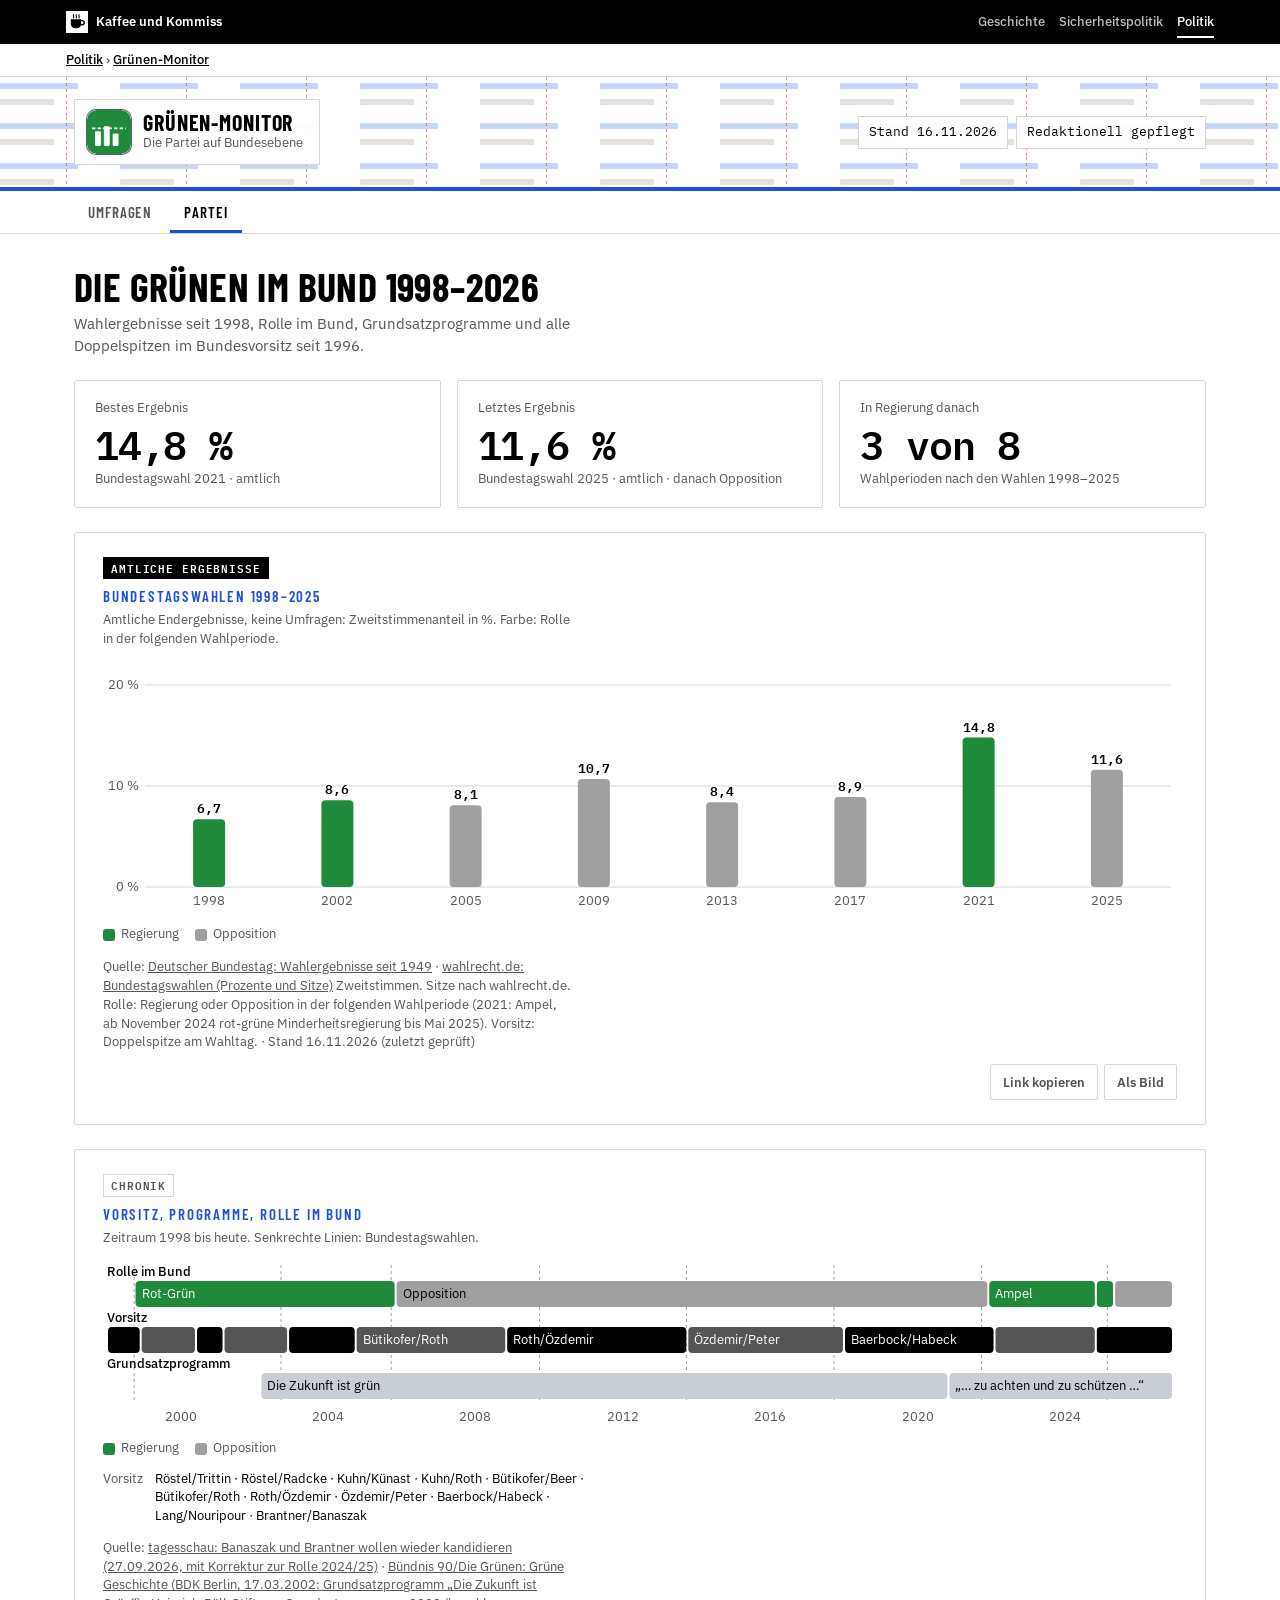
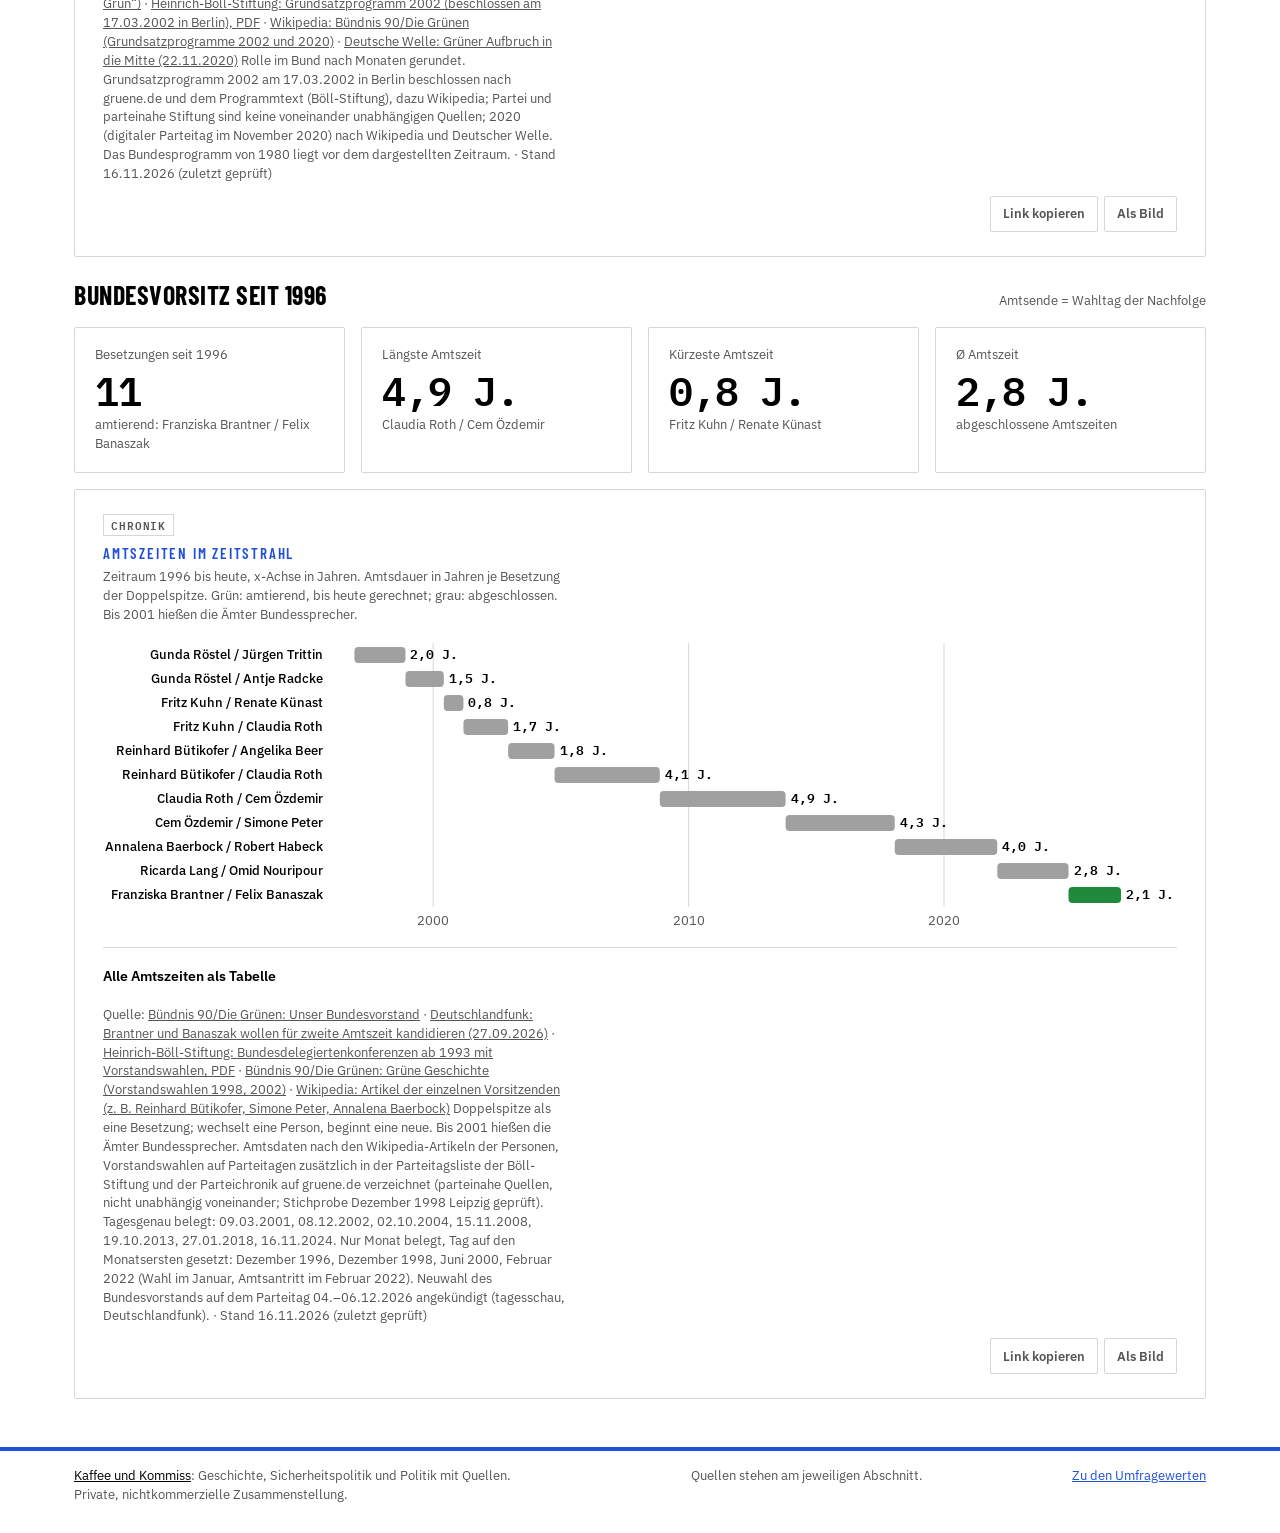
==== commit 459ee12b: "Fußzeile/Untertitel: Reihenfolge Geschichte, Sicherheitspolitik, Politik wie Kopfleiste Co-Authored-" ====
--- a/partei.html
+++ b/partei.html
@@ -120,7 +120,7 @@
 
 <footer>
   <div class="wrap">
-    <p class="kk-satz"><a href="https://kaffeeundkommiss.github.io/">Kaffee und Kommiss</a>: Politik, Geschichte und Sicherheitspolitik mit Quellen. Private, nichtkommerzielle Zusammenstellung.</p>
+    <p class="kk-satz"><a href="https://kaffeeundkommiss.github.io/">Kaffee und Kommiss</a>: Geschichte, Sicherheitspolitik und Politik mit Quellen. Private, nichtkommerzielle Zusammenstellung.</p>
     <span>Quellen stehen am jeweiligen Abschnitt.</span>
     <span><a href="index.html">Zu den Umfragewerten</a></span>
   </div>
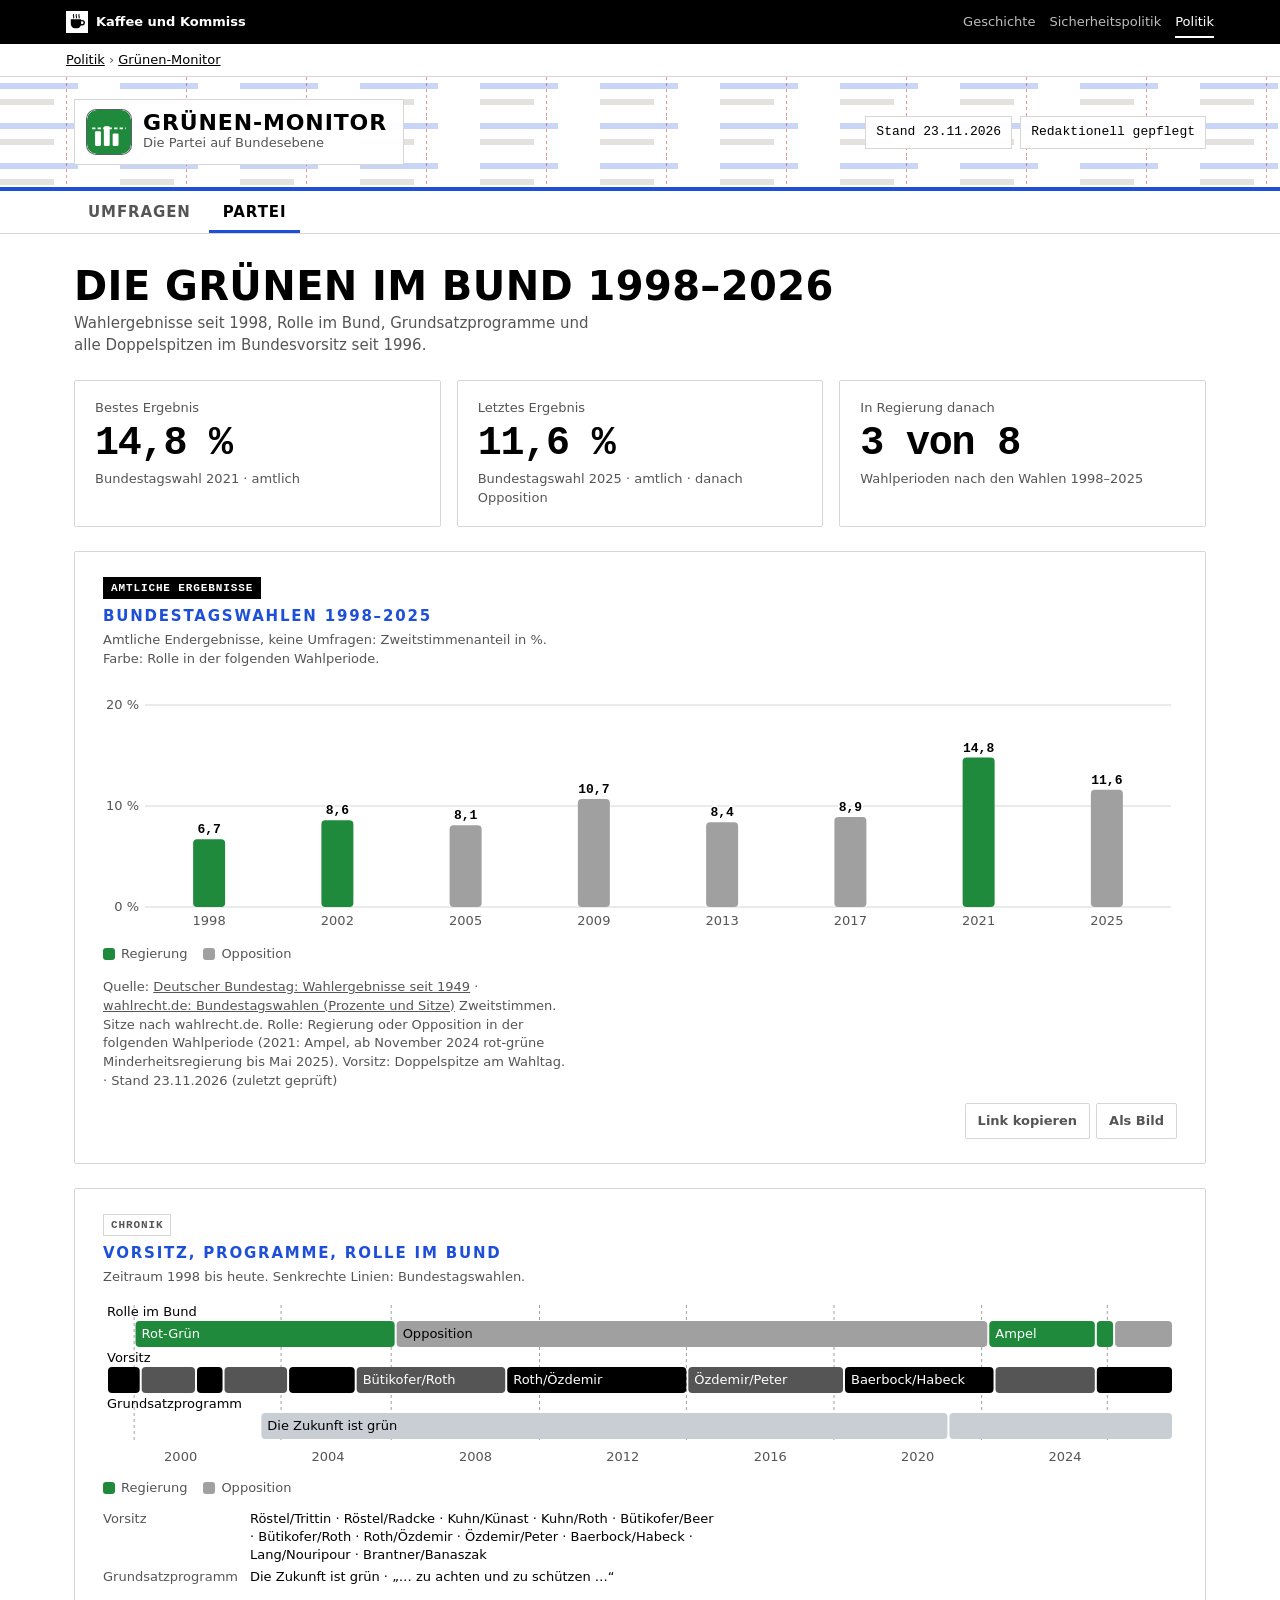
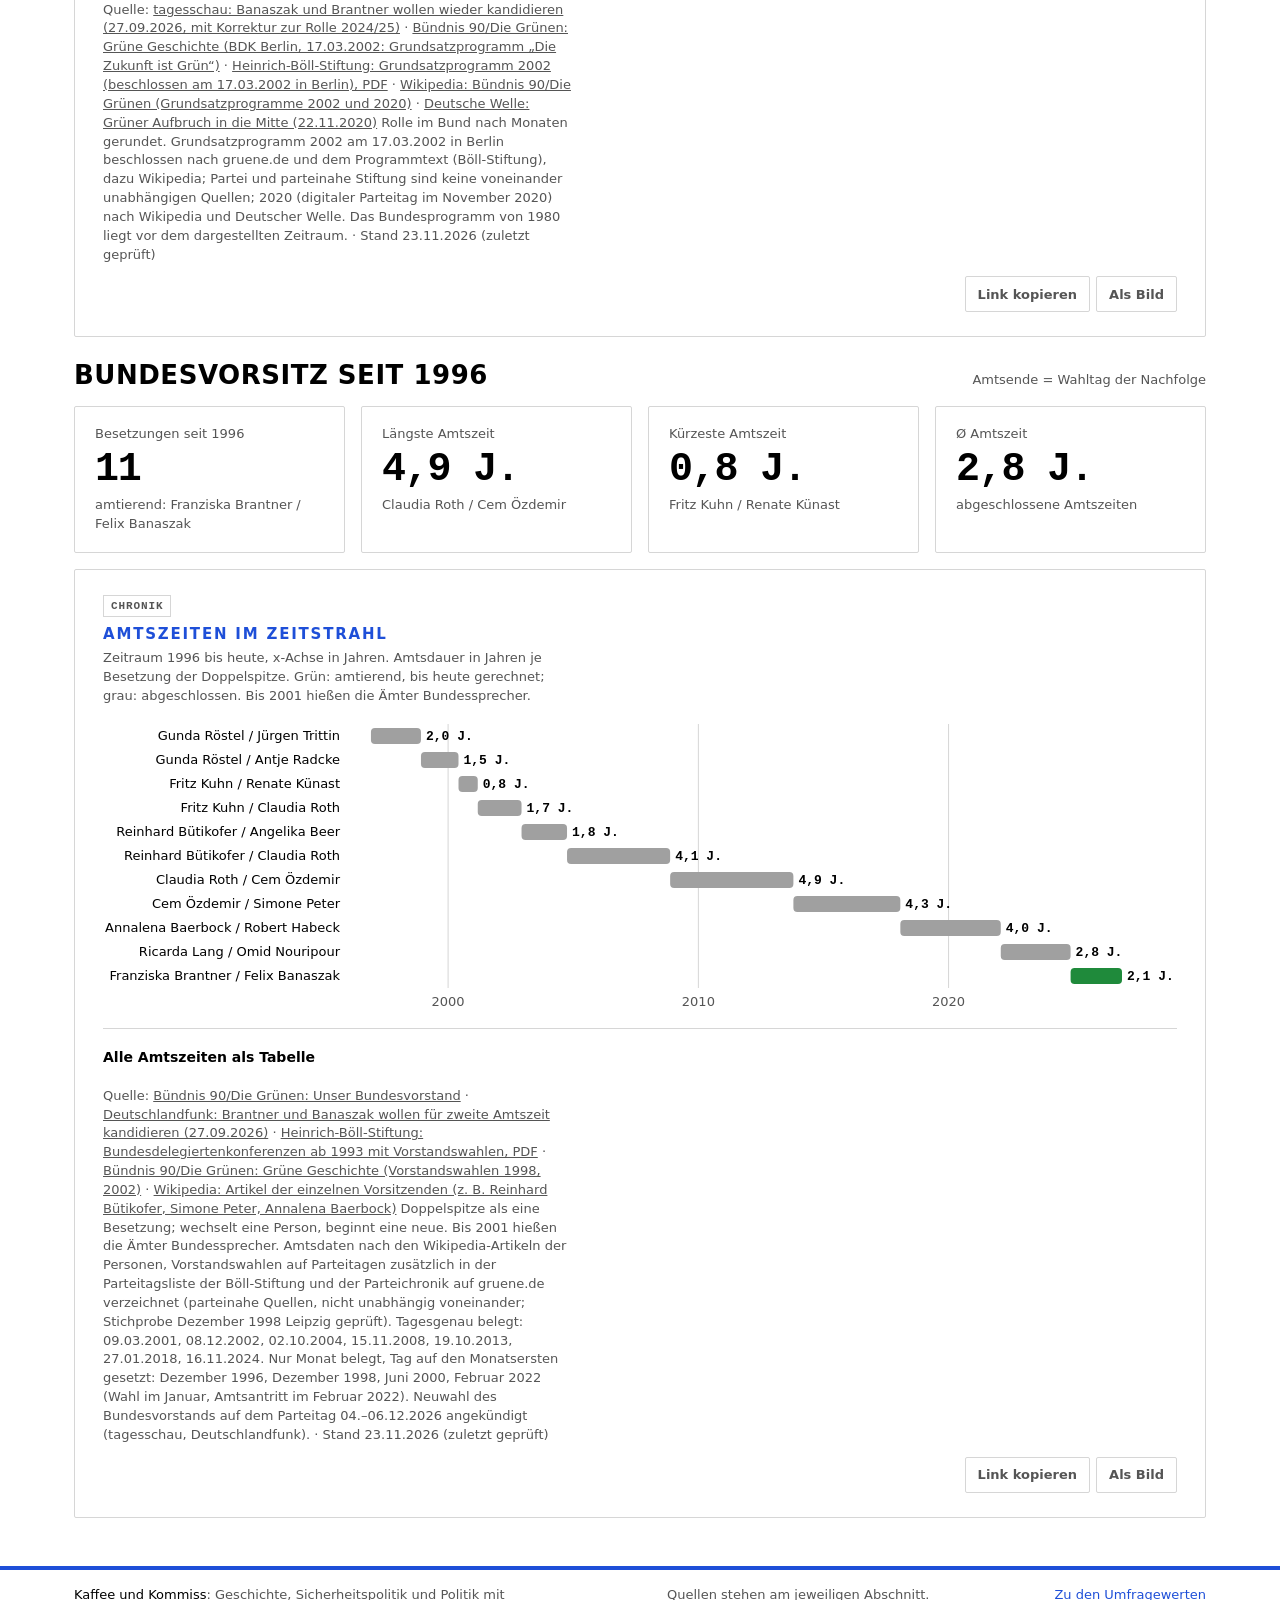
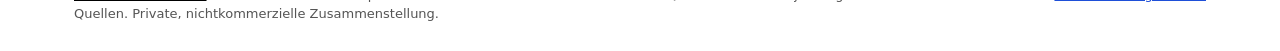
==== commit bac7cc6f: "Schriften von kaffeeundkommiss.github.io statt Google Fonts laden Google-Fonts-Links und preconnect " ====
--- a/partei.html
+++ b/partei.html
@@ -28,9 +28,7 @@
 <meta name="theme-color" content="#000000">
 <meta name="apple-mobile-web-app-title" content="Grünen-Monitor">
 <meta name="apple-mobile-web-app-capable" content="yes">
-<link rel="preconnect" href="https://fonts.googleapis.com">
-<link rel="preconnect" href="https://fonts.gstatic.com" crossorigin>
-<link href="https://fonts.googleapis.com/css2?family=Barlow+Condensed:wght@500;600;700&family=IBM+Plex+Sans:wght@400;500;600;700&family=IBM+Plex+Mono:wght@400;500;600&display=swap" rel="stylesheet">
+<link rel="stylesheet" href="https://kaffeeundkommiss.github.io/schriften/schriften.css">
 <link rel="stylesheet" href="basis.css">
 <link rel="stylesheet" href="partei.css?v=2">
 <link rel="stylesheet" href="bereich.css?v=3">
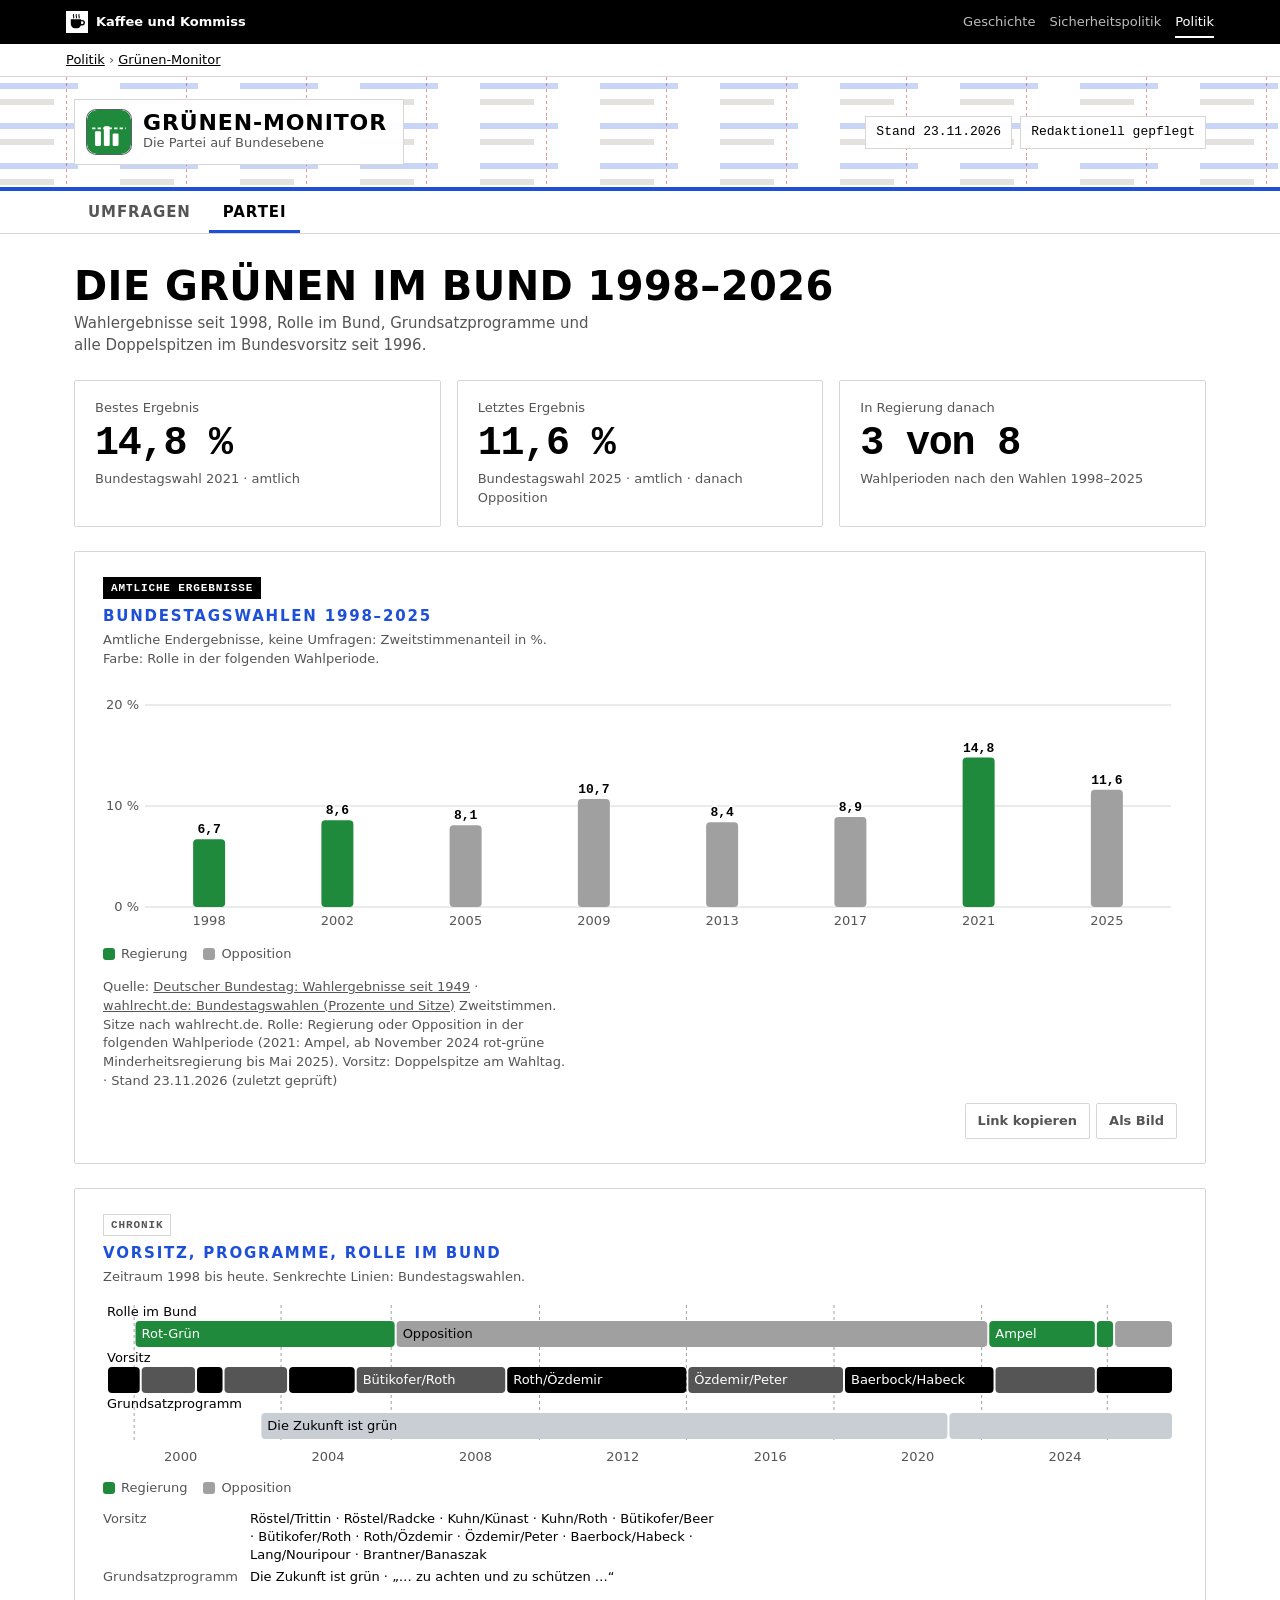
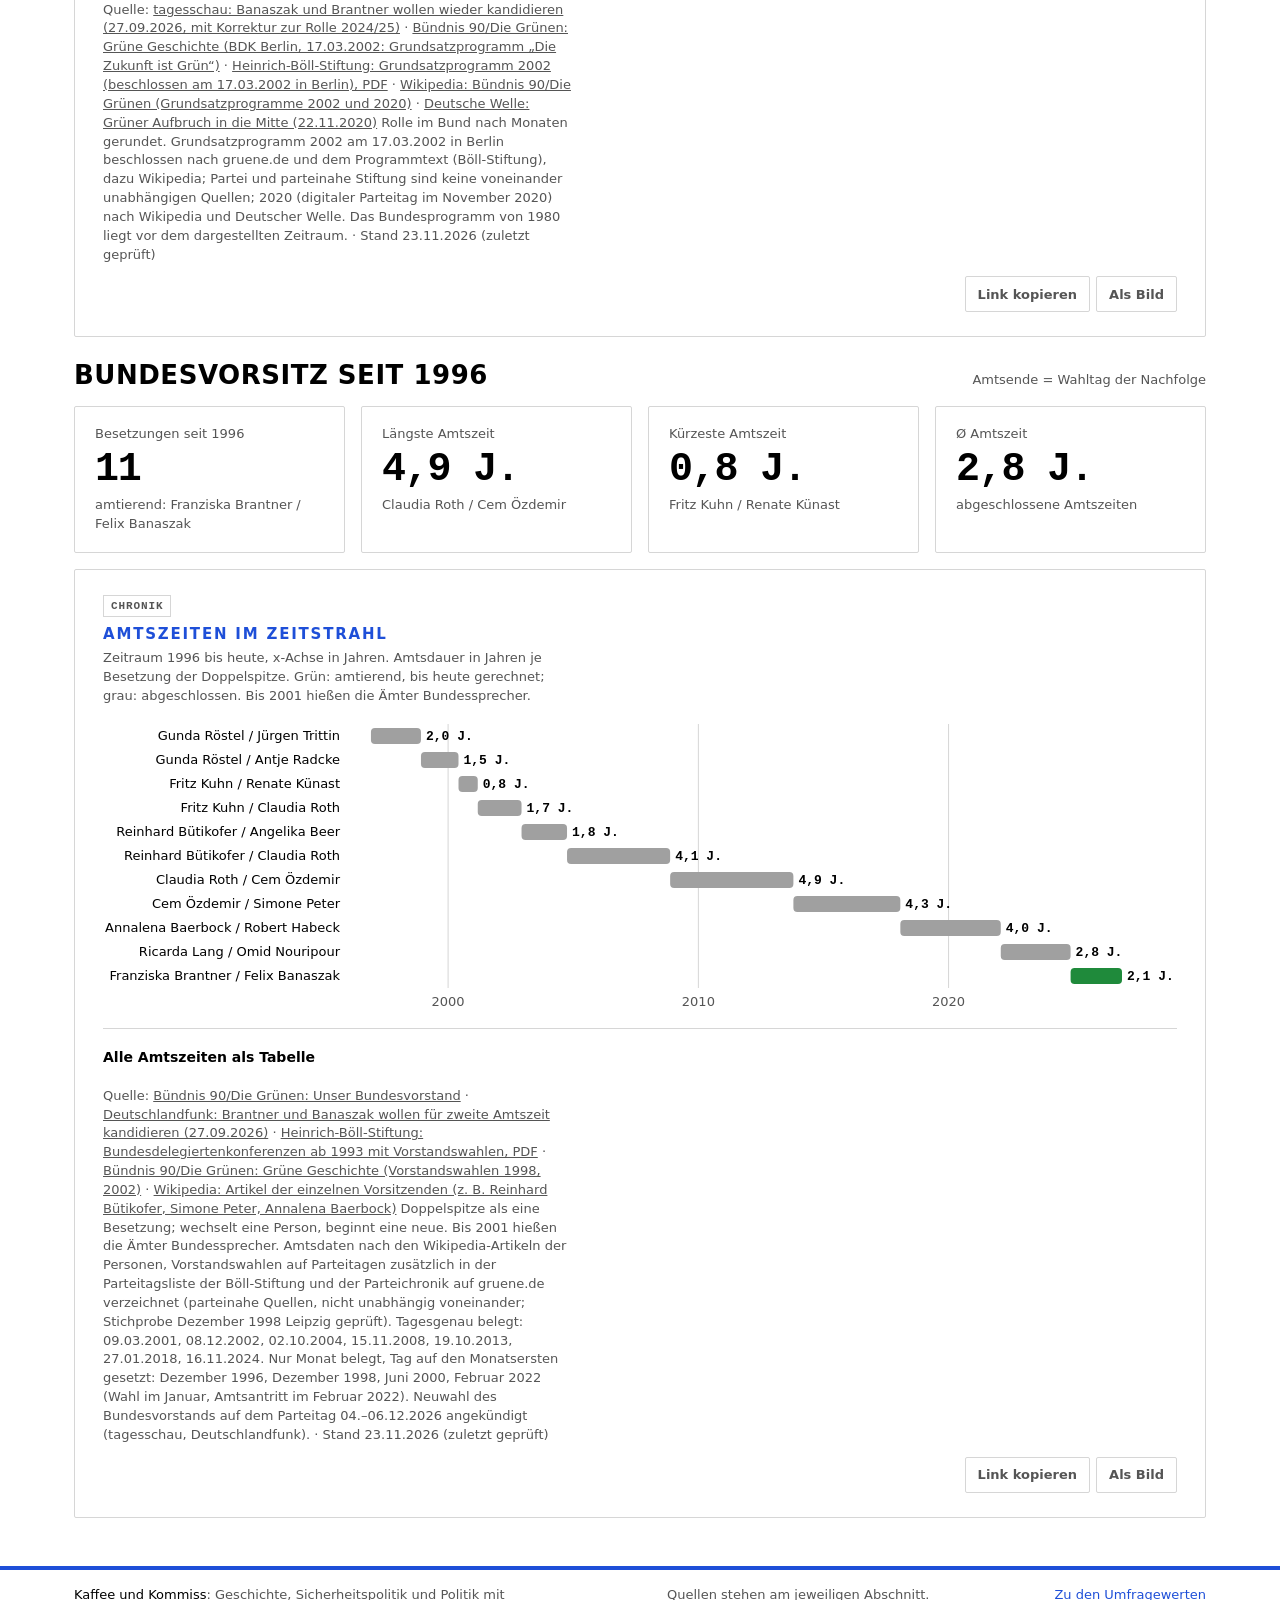
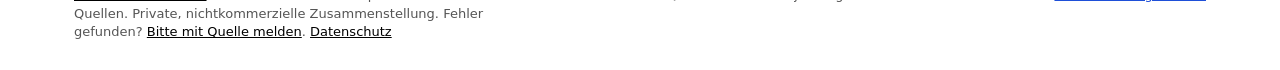
==== commit 8bcef647: "Fußzeile: Meldeweg und Datenschutz verlinken „Bitte mit Quelle melden“ verweist auf https://kaffeeun" ====
--- a/partei.html
+++ b/partei.html
@@ -118,7 +118,7 @@
 
 <footer>
   <div class="wrap">
-    <p class="kk-satz"><a href="https://kaffeeundkommiss.github.io/">Kaffee und Kommiss</a>: Geschichte, Sicherheitspolitik und Politik mit Quellen. Private, nichtkommerzielle Zusammenstellung.</p>
+    <p class="kk-satz"><a href="https://kaffeeundkommiss.github.io/">Kaffee und Kommiss</a>: Geschichte, Sicherheitspolitik und Politik mit Quellen. Private, nichtkommerzielle Zusammenstellung. Fehler gefunden? <a href="https://kaffeeundkommiss.github.io/kontakt/">Bitte mit Quelle melden</a>. <a href="https://kaffeeundkommiss.github.io/kontakt/#datenschutz">Datenschutz</a></p>
     <span>Quellen stehen am jeweiligen Abschnitt.</span>
     <span><a href="index.html">Zu den Umfragewerten</a></span>
   </div>
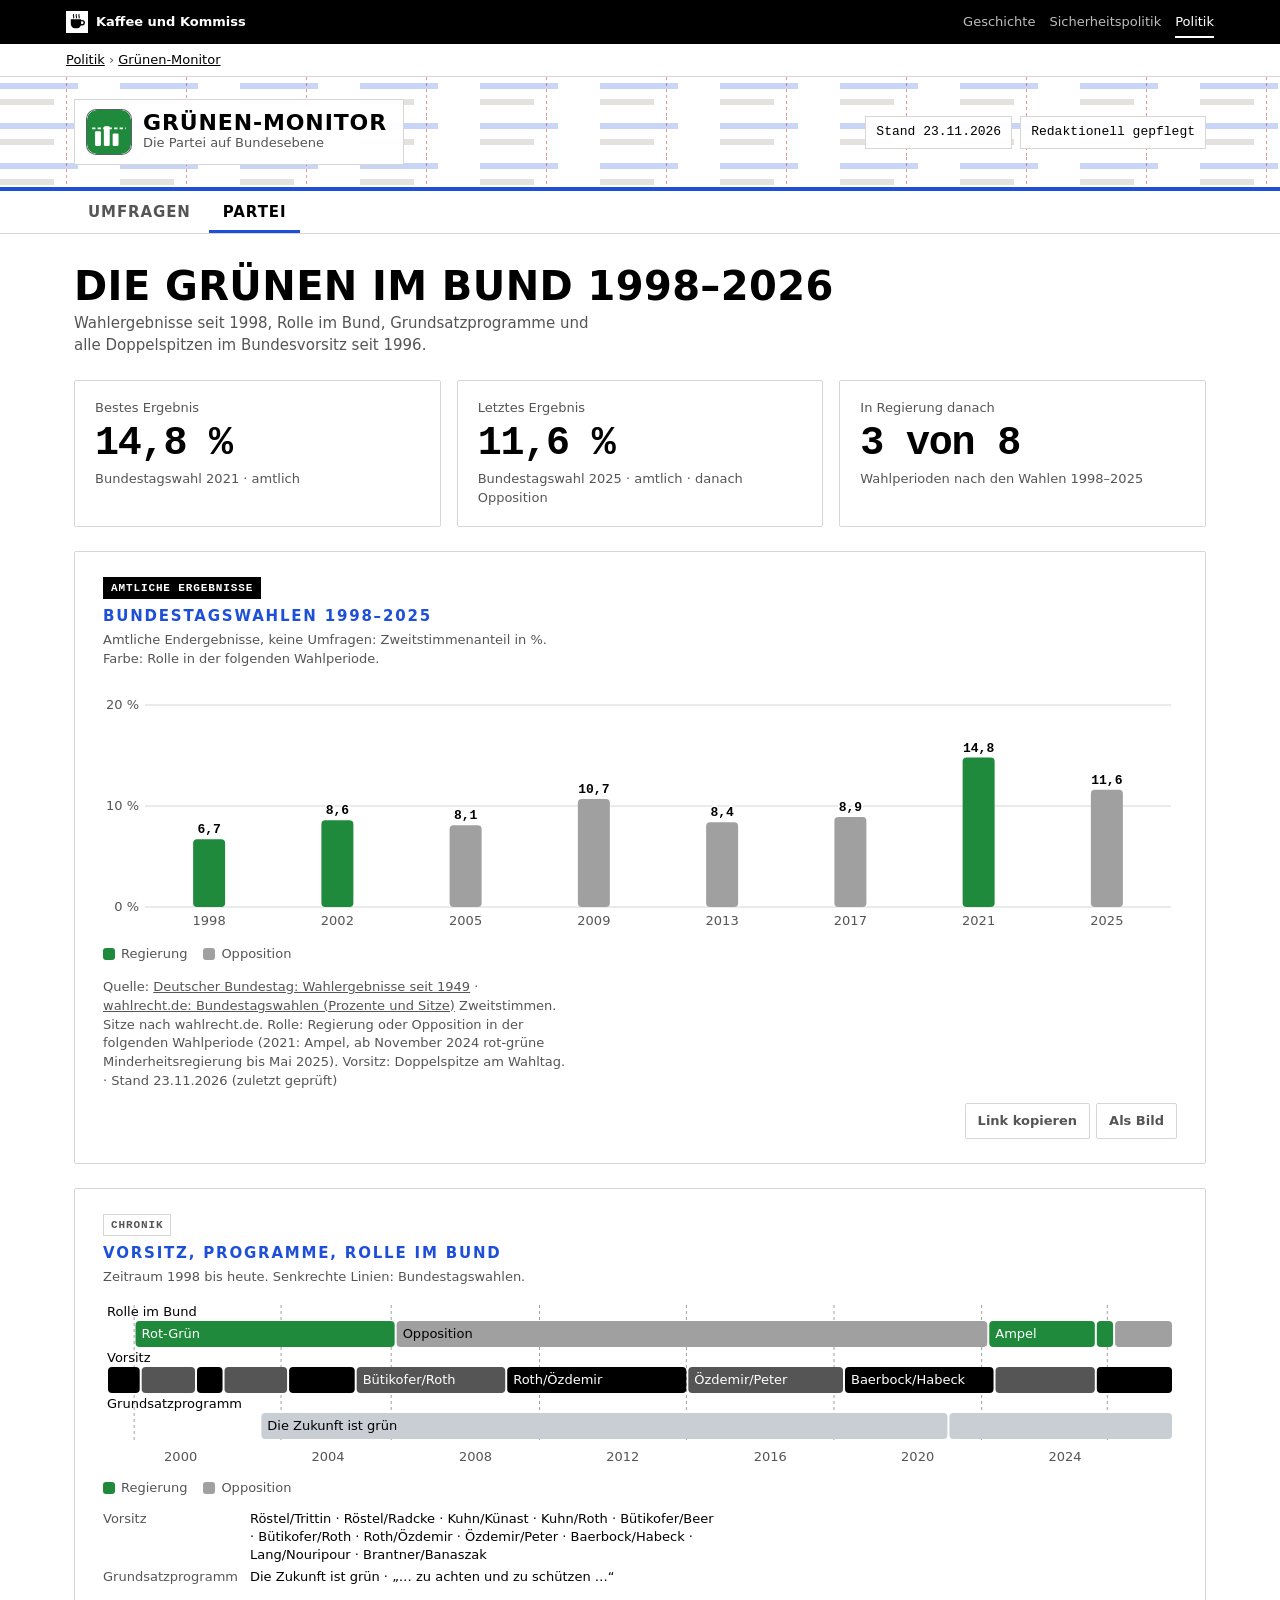
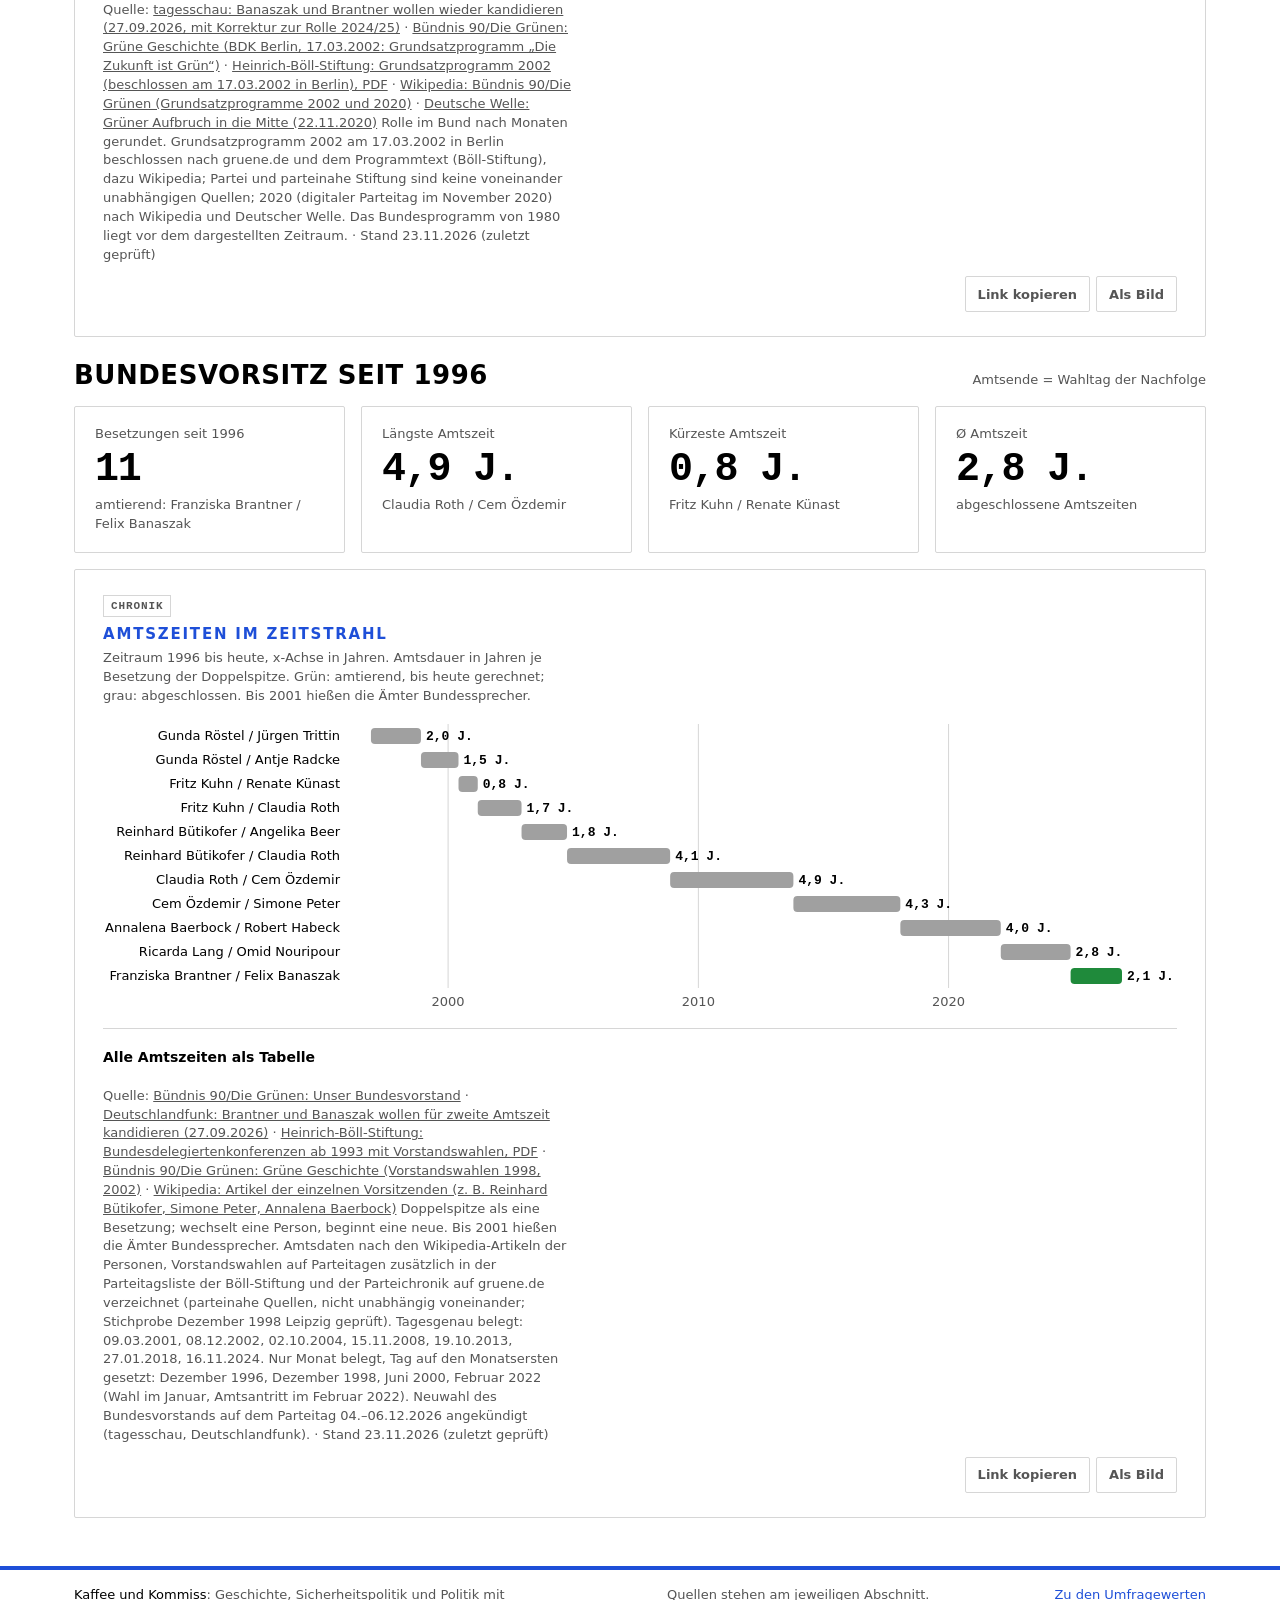
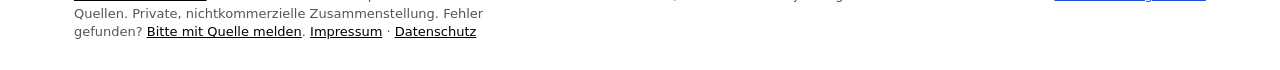
==== commit 52d30a0f: "Fußzeile: Link Impressum ergänzen Co-Authored-By: Claude Opus 5.5 <noreply@anthropic.com> Claude-Ses" ====
--- a/partei.html
+++ b/partei.html
@@ -118,7 +118,7 @@
 
 <footer>
   <div class="wrap">
-    <p class="kk-satz"><a href="https://kaffeeundkommiss.github.io/">Kaffee und Kommiss</a>: Geschichte, Sicherheitspolitik und Politik mit Quellen. Private, nichtkommerzielle Zusammenstellung. Fehler gefunden? <a href="https://kaffeeundkommiss.github.io/kontakt/">Bitte mit Quelle melden</a>. <a href="https://kaffeeundkommiss.github.io/kontakt/#datenschutz">Datenschutz</a></p>
+    <p class="kk-satz"><a href="https://kaffeeundkommiss.github.io/">Kaffee und Kommiss</a>: Geschichte, Sicherheitspolitik und Politik mit Quellen. Private, nichtkommerzielle Zusammenstellung. Fehler gefunden? <a href="https://kaffeeundkommiss.github.io/kontakt/">Bitte mit Quelle melden</a>. <a href="https://kaffeeundkommiss.github.io/kontakt/#impressum">Impressum</a> · <a href="https://kaffeeundkommiss.github.io/kontakt/#datenschutz">Datenschutz</a></p>
     <span>Quellen stehen am jeweiligen Abschnitt.</span>
     <span><a href="index.html">Zu den Umfragewerten</a></span>
   </div>
